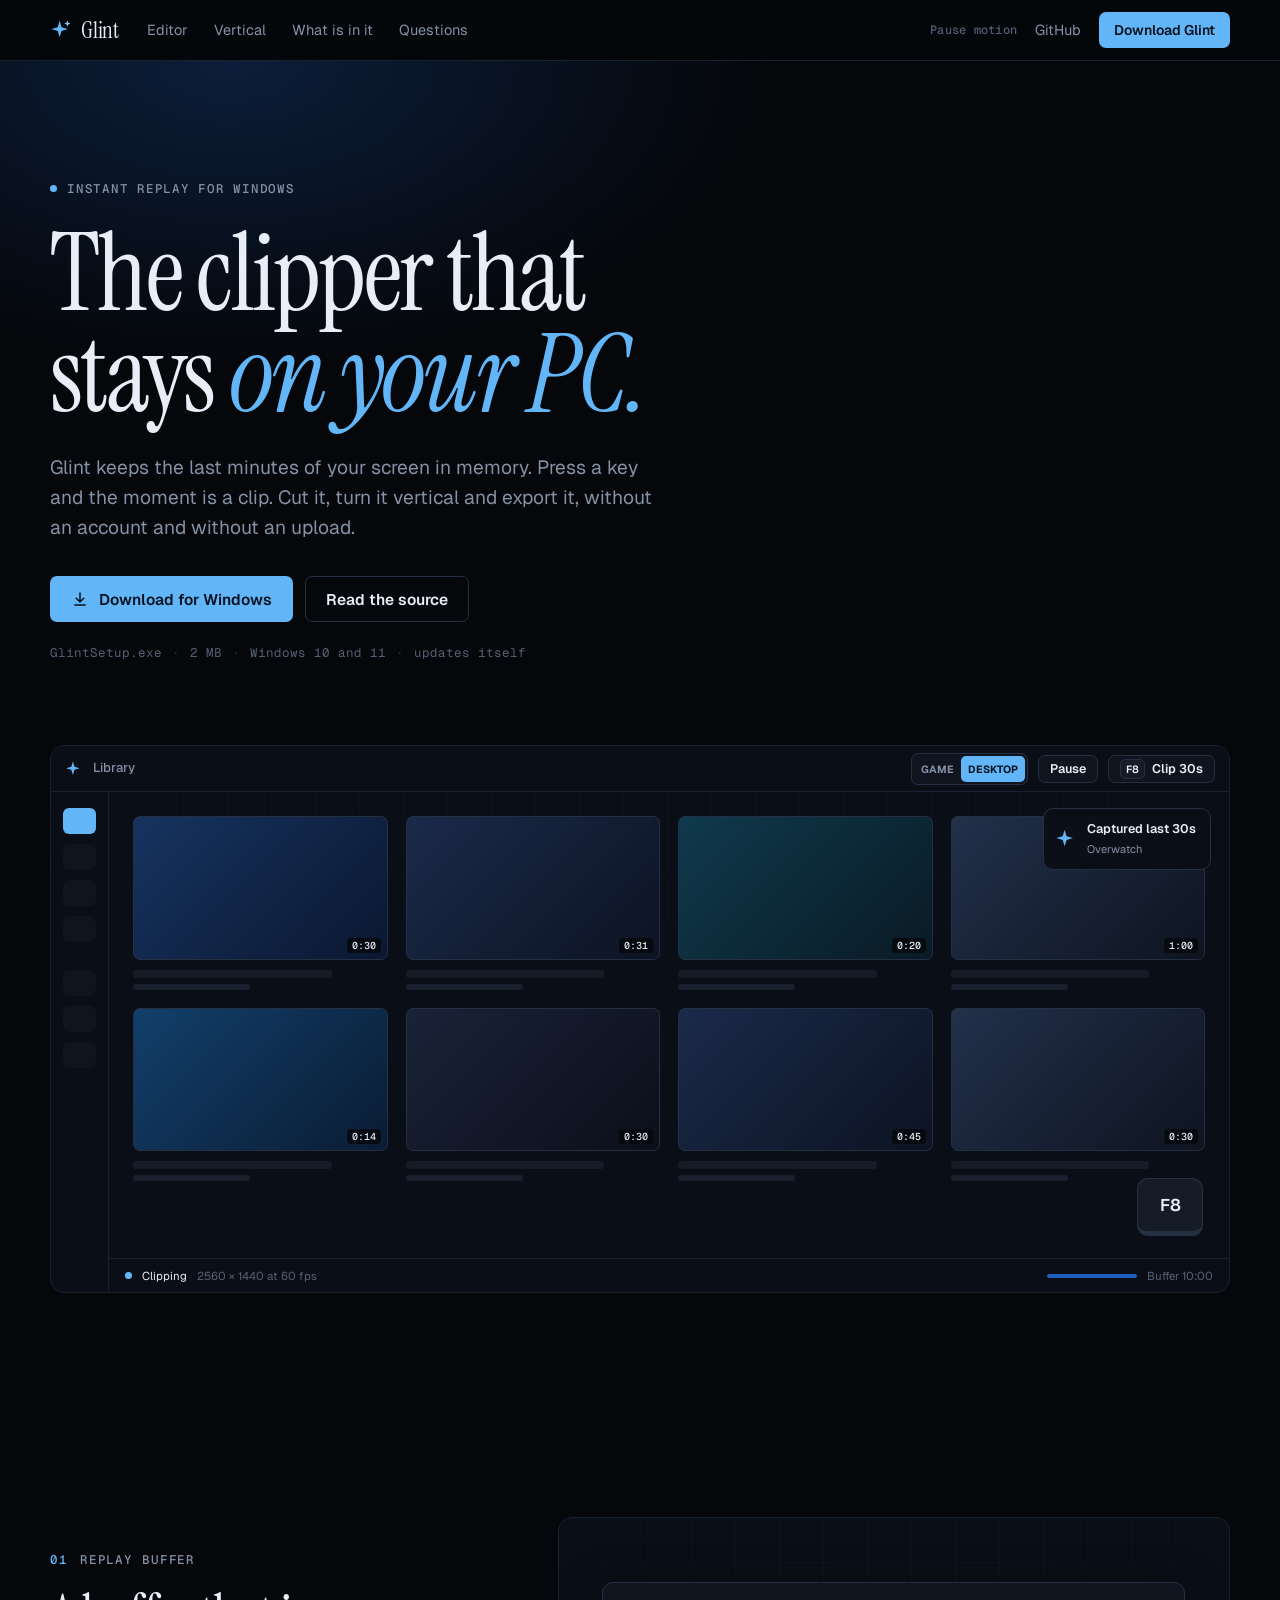
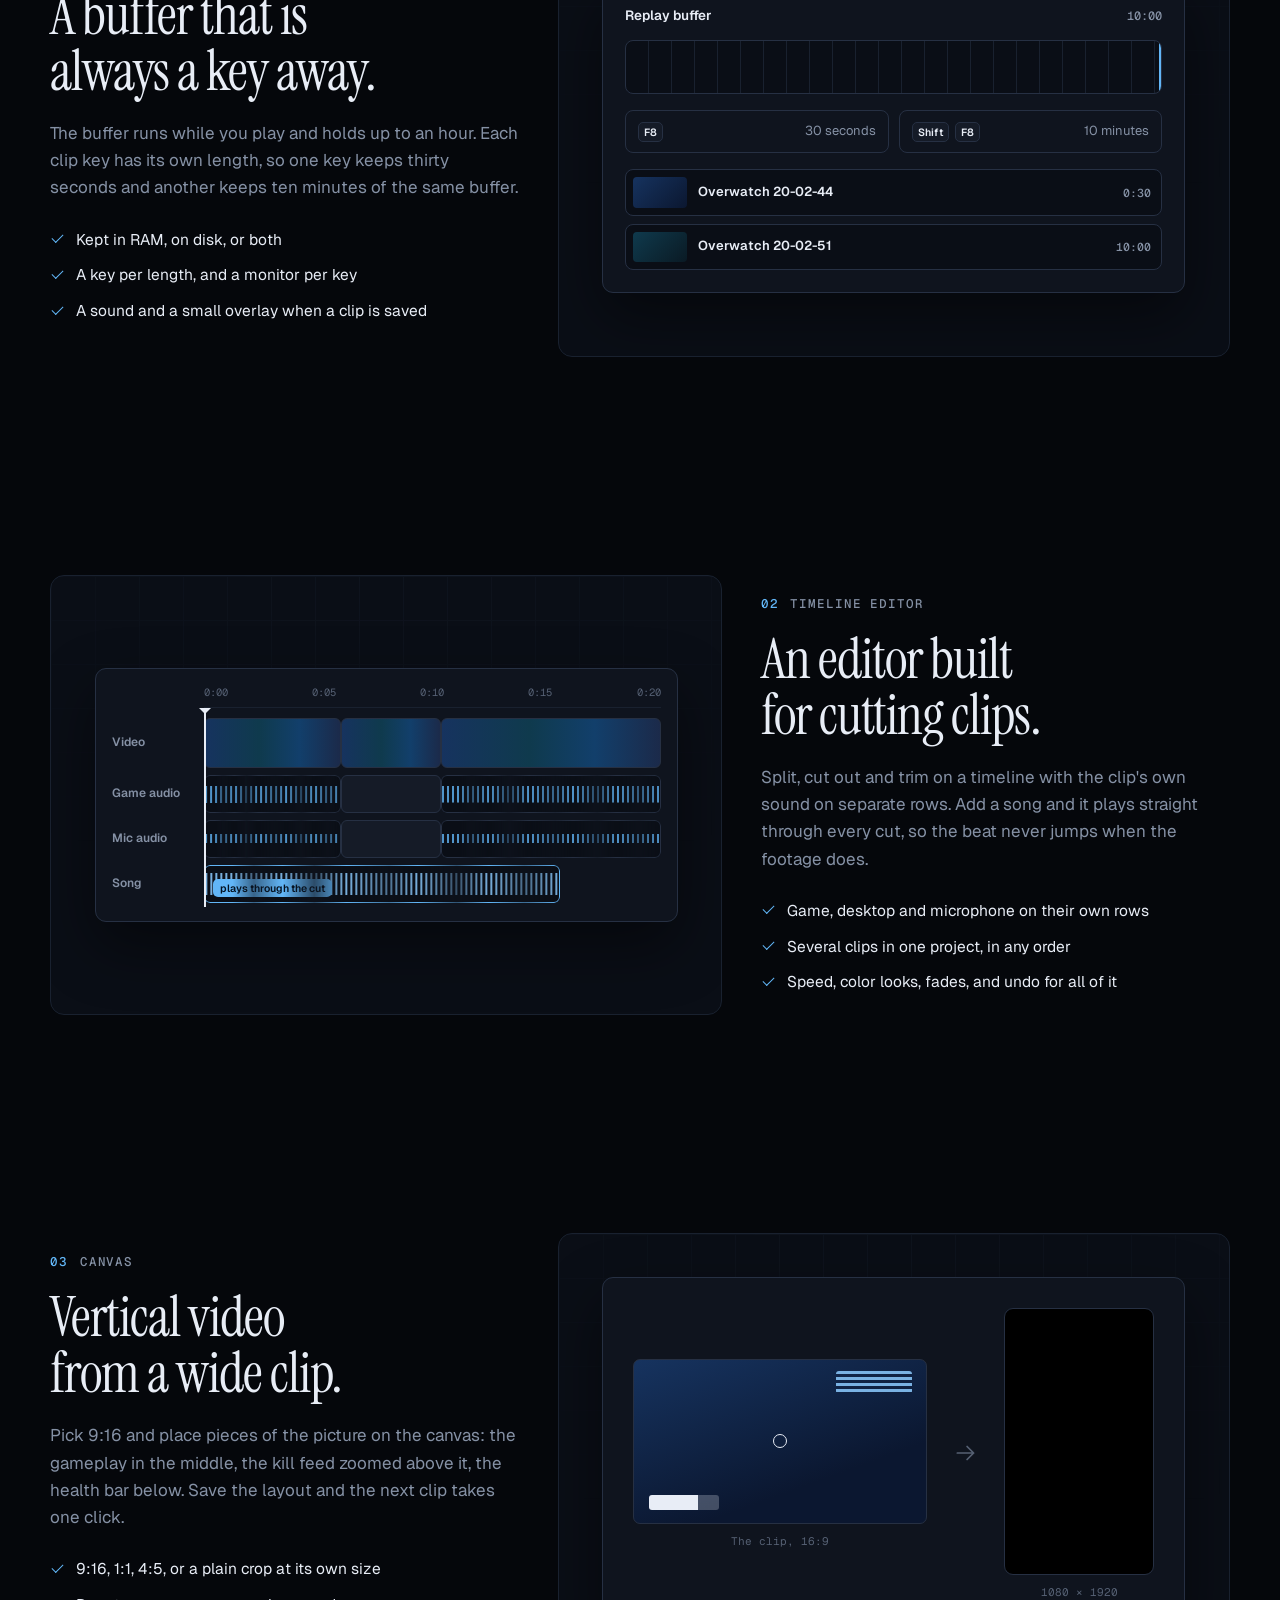
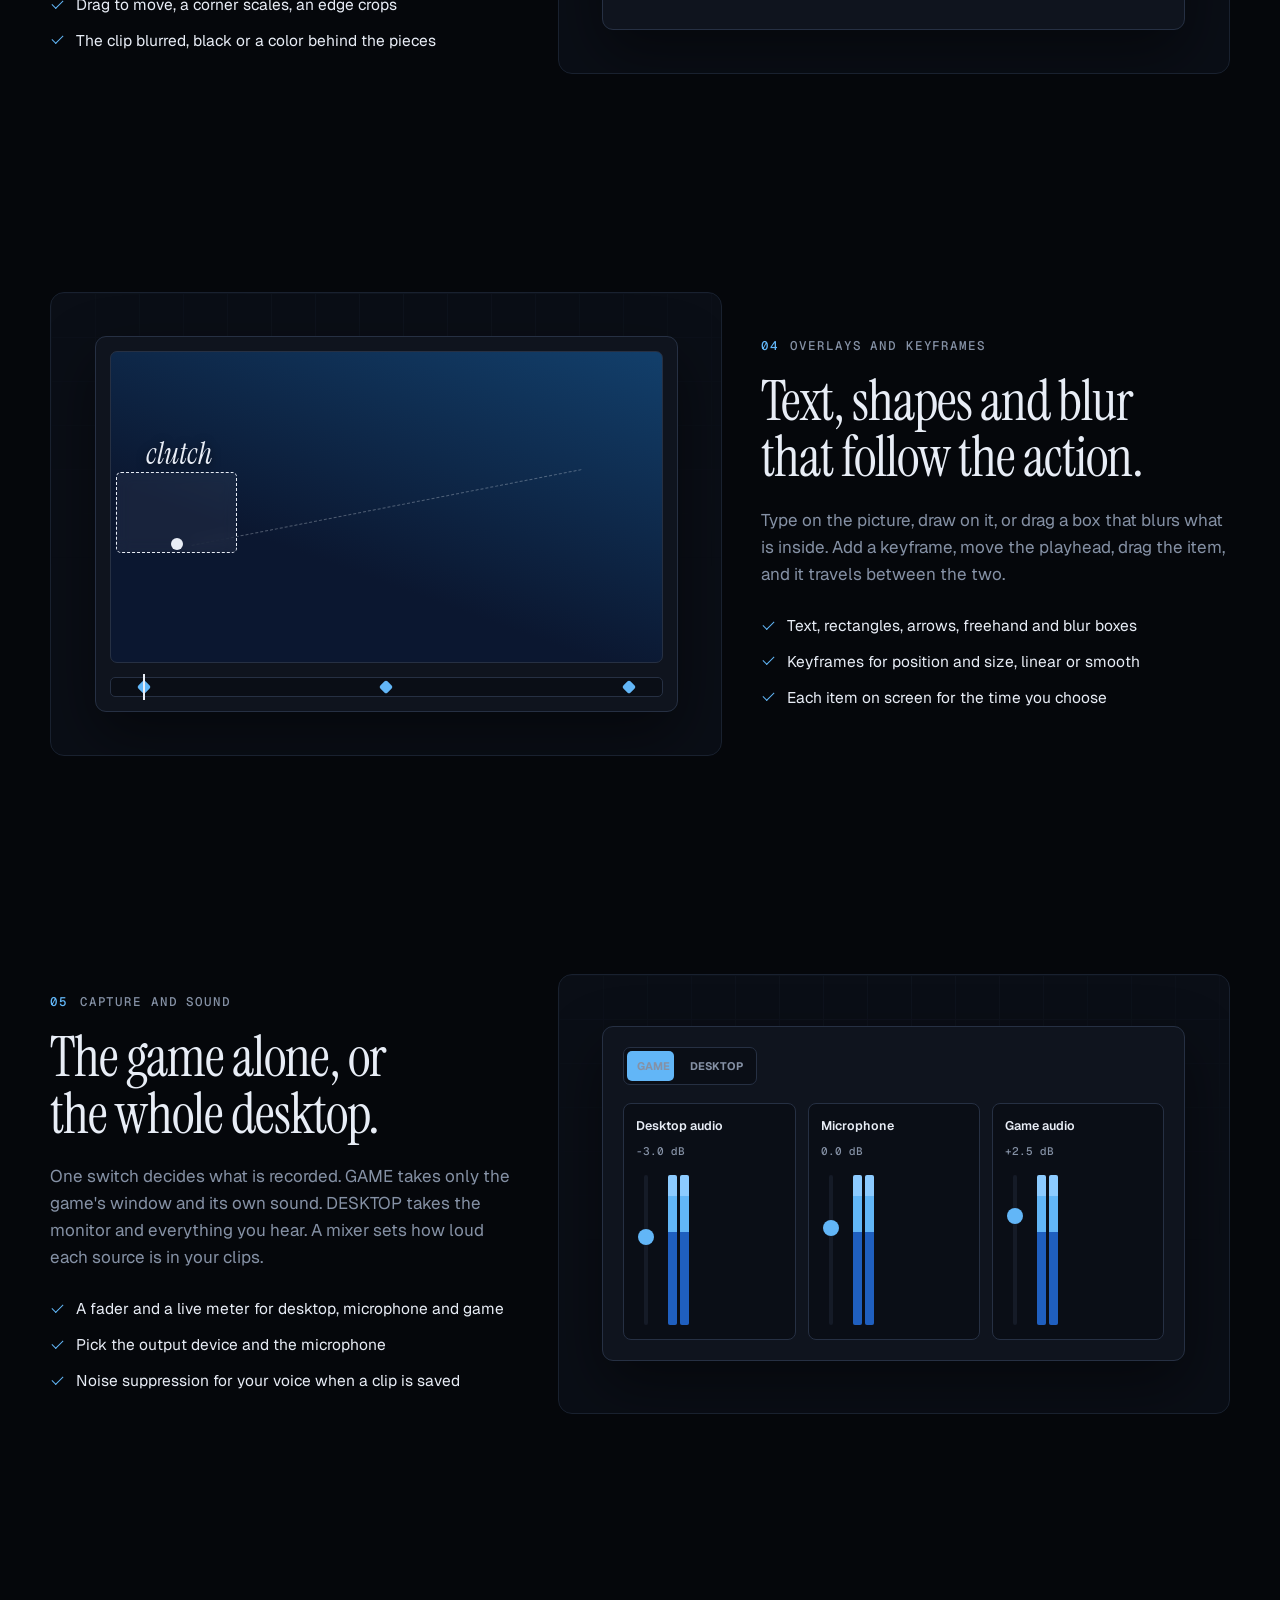
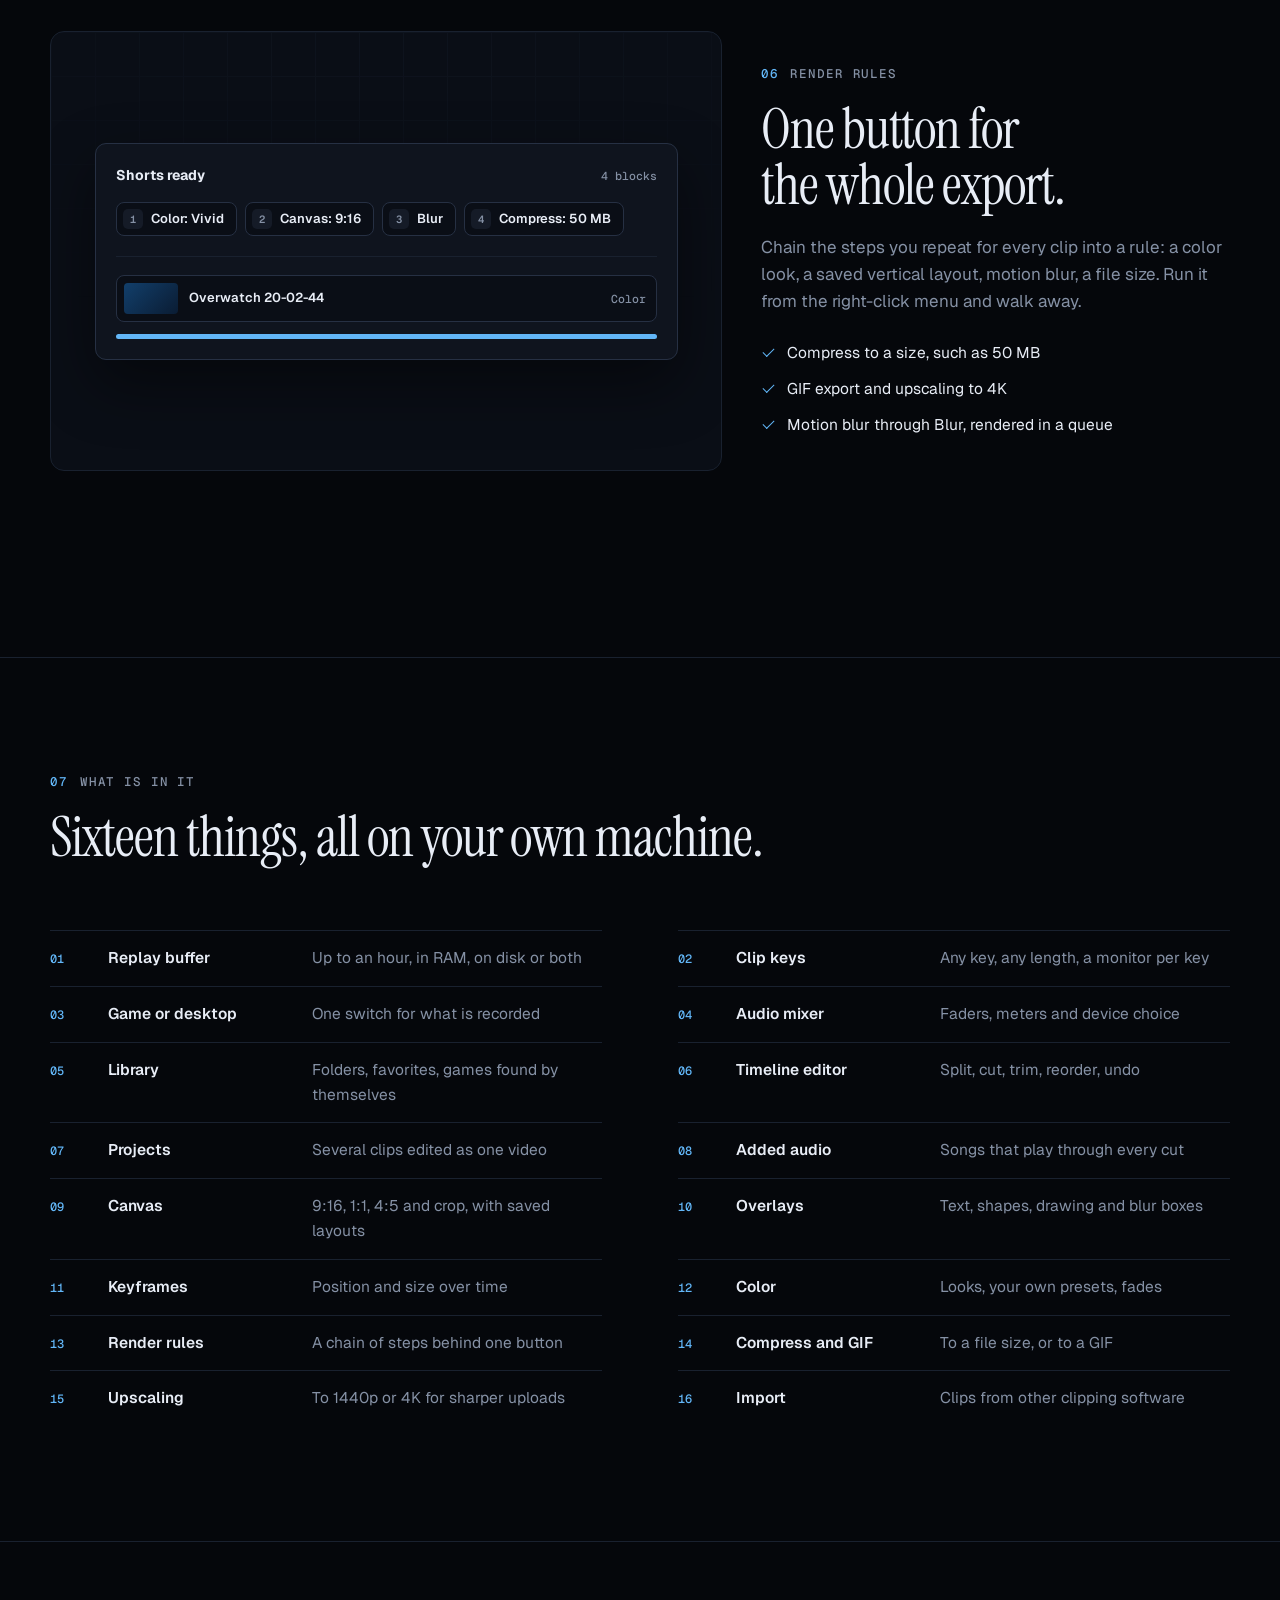
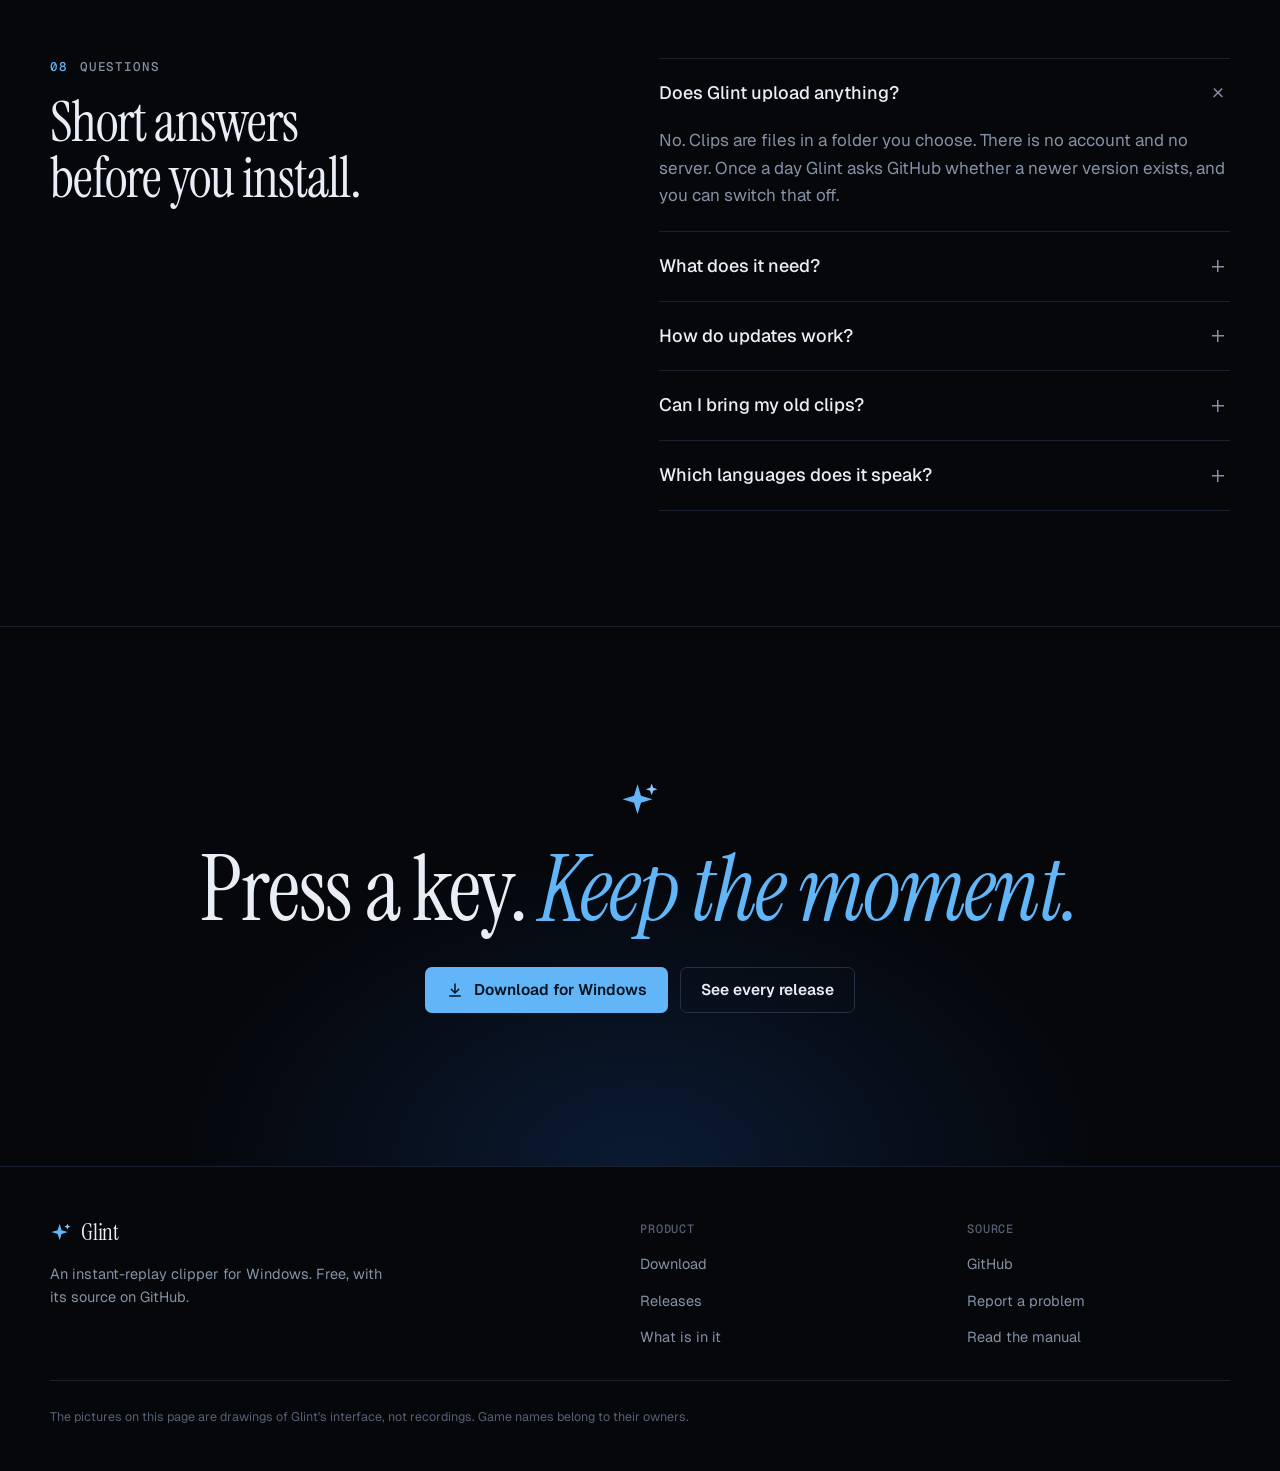
==== website/index.html @ 9a5756bd "Website: a landing page for Glint (static, in website/) A single static page: hero, six alternating " ====
<!doctype html>
<html lang="en">
<head>
<meta charset="utf-8">
<meta name="viewport" content="width=device-width, initial-scale=1">
<title>Glint · Instant-replay clipper for Windows</title>
<meta name="description" content="Glint keeps the last minutes of your screen in memory. Press a key and the moment is a clip: cut it, turn it vertical and share it. No account, nothing uploaded.">
<meta name="theme-color" content="#070a10">
<meta property="og:title" content="Glint · Instant-replay clipper for Windows">
<meta property="og:description" content="Press a key, keep the moment. Clip, edit and export on your own PC.">
<meta property="og:type" content="website">
<link rel="icon" href="favicon.svg" type="image/svg+xml">
<link rel="preconnect" href="https://fonts.googleapis.com">
<link rel="preconnect" href="https://fonts.gstatic.com" crossorigin>
<link href="https://fonts.googleapis.com/css2?family=Geist:wght@400;500;600&family=Geist+Mono:wght@400;500&family=Instrument+Serif:ital@0;1&display=swap" rel="stylesheet">
<link rel="stylesheet" href="styles.css">
</head>
<body>
<a class="skip" href="#main">Skip to the content</a>

<header class="nav">
  <div class="wrap nav-in">
    <a class="brand" href="#top" aria-label="Glint, to the top">
      <svg class="logo" viewBox="0 0 48 48" aria-hidden="true"><path d="M21 4l4.2 13.8L39 22l-13.8 4.2L21 40l-4.2-13.8L3 22l13.8-4.2z"/><path class="spark" d="M38 3l1.8 5.2L45 10l-5.2 1.8L38 17l-1.8-5.2L31 10l5.2-1.8z"/></svg>
      <span>Glint</span>
    </a>
    <nav class="nav-links" aria-label="Sections">
      <a href="#editor">Editor</a>
      <a href="#vertical">Vertical</a>
      <a href="#inside">What is in it</a>
      <a href="#questions">Questions</a>
    </nav>
    <div class="nav-end">
      <button class="motion-toggle" type="button" aria-pressed="false" data-motion-toggle>Pause motion</button>
      <a class="nav-gh" href="https://github.com/swamie/glint" rel="noopener">GitHub</a>
      <a class="btn btn-solid btn-sm" href="https://github.com/swamie/glint/releases/latest/download/GlintSetup.exe">Download Glint</a>
    </div>
  </div>
</header>

<main id="main">

<!-- ============ Hero ============ -->
<section class="hero" id="top">
  <div class="wrap">
    <div class="hero-copy" data-enter>
      <p class="eyebrow"><span class="eyebrow-dot" aria-hidden="true"></span>Instant replay for Windows <span class="eyebrow-ver" data-version hidden></span></p>
      <h1>The clipper that stays <em>on your PC.</em></h1>
      <p class="lede">Glint keeps the last minutes of your screen in memory. Press a key and the moment is a clip. Cut it, turn it vertical and export it, without an account and without an upload.</p>
      <div class="hero-actions">
        <a class="btn btn-solid" href="https://github.com/swamie/glint/releases/latest/download/GlintSetup.exe">
          <svg viewBox="0 0 24 24" aria-hidden="true"><path d="M12 4v11M7 11l5 5 5-5M5 20h14"/></svg>Download for Windows
        </a>
        <a class="btn btn-line" href="https://github.com/swamie/glint" rel="noopener">Read the source</a>
      </div>
      <p class="hero-fact"><span>GlintSetup.exe</span><span>2 MB</span><span>Windows 10 and 11</span><span>updates itself</span></p>
    </div>

    <!-- The hero picture: a clip being saved. -->
    <div class="stage hero-stage" data-demo="capture" data-enter>
      <div class="win">
        <div class="win-bar">
          <span class="win-logo" aria-hidden="true"><svg viewBox="0 0 48 48"><path d="M21 4l4.2 13.8L39 22l-13.8 4.2L21 40l-4.2-13.8L3 22l13.8-4.2z"/></svg></span>
          <span class="win-title">Library</span>
          <span class="win-sp"></span>
          <span class="seg" aria-hidden="true"><i>GAME</i><i class="on">DESKTOP</i></span>
          <span class="chip">Pause</span>
          <span class="chip chip-key"><kbd>F8</kbd>Clip 30s</span>
        </div>
        <div class="win-body cap">
          <aside class="cap-side" aria-hidden="true">
            <i class="on"></i><i></i><i></i><i></i><i class="gap"></i><i></i><i></i><i></i>
          </aside>
          <div class="cap-main">
            <div class="cap-grid" aria-hidden="true">
              <div class="card card-new"><div class="thumb t1"><span>0:30</span></div><b></b><small></small></div>
              <div class="card"><div class="thumb t2"><span>0:31</span></div><b></b><small></small></div>
              <div class="card"><div class="thumb t3"><span>0:20</span></div><b></b><small></small></div>
              <div class="card"><div class="thumb t4"><span>1:00</span></div><b></b><small></small></div>
              <div class="card"><div class="thumb t5"><span>0:14</span></div><b></b><small></small></div>
              <div class="card"><div class="thumb t6"><span>0:30</span></div><b></b><small></small></div>
              <div class="card"><div class="thumb t2"><span>0:45</span></div><b></b><small></small></div>
              <div class="card"><div class="thumb t4"><span>0:30</span></div><b></b><small></small></div>
            </div>
            <div class="cap-status" aria-hidden="true">
              <span class="cap-rec"></span><span>Clipping</span><span class="cap-dim">2560 × 1440 at 60 fps</span>
              <span class="cap-buf"><i></i></span><span class="cap-dim">Buffer 10:00</span>
            </div>
          </div>
          <div class="toast" aria-hidden="true">
            <svg viewBox="0 0 48 48"><path d="M21 4l4.2 13.8L39 22l-13.8 4.2L21 40l-4.2-13.8L3 22l13.8-4.2z"/></svg>
            <span><b>Captured last 30s</b><small>Overwatch</small></span>
          </div>
          <div class="keycap" aria-hidden="true">F8</div>
        </div>
      </div>
    </div>
  </div>
</section>

<!-- ============ Alternating feature blocks ============ -->
<section class="blocks" aria-label="What Glint does">

  <article class="block" id="buffer">
    <div class="wrap block-in">
      <div class="block-copy">
        <p class="label"><span>01</span>Replay buffer</p>
        <h2>A buffer that is always a key away.</h2>
        <p>The buffer runs while you play and holds up to an hour. Each clip key has its own length, so one key keeps thirty seconds and another keeps ten minutes of the same buffer.</p>
        <ul class="ticks">
          <li>Kept in RAM, on disk, or both</li>
          <li>A key per length, and a monitor per key</li>
          <li>A sound and a small overlay when a clip is saved</li>
        </ul>
      </div>
      <div class="stage" data-demo="buffer">
        <div class="panel buf">
          <div class="buf-row">
            <span class="buf-name">Replay buffer</span><span class="buf-len">10:00</span>
          </div>
          <div class="buf-track" aria-hidden="true">
            <div class="buf-fill"></div>
            <div class="buf-cut buf-cut-long"></div>
            <div class="buf-cut buf-cut-short"></div>
            <div class="buf-head"></div>
          </div>
          <div class="buf-keys" aria-hidden="true">
            <div class="buf-key k-short"><kbd>F8</kbd><span>30 seconds</span></div>
            <div class="buf-key k-long"><kbd>Shift</kbd><kbd>F8</kbd><span>10 minutes</span></div>
          </div>
          <div class="buf-out" aria-hidden="true">
            <div class="clipline c-short"><i class="t1"></i><span>Overwatch 20-02-44</span><em>0:30</em></div>
            <div class="clipline c-long"><i class="t3"></i><span>Overwatch 20-02-51</span><em>10:00</em></div>
          </div>
        </div>
      </div>
    </div>
  </article>

  <article class="block flip" id="editor">
    <div class="wrap block-in">
      <div class="block-copy">
        <p class="label"><span>02</span>Timeline editor</p>
        <h2>An editor built for cutting clips.</h2>
        <p>Split, cut out and trim on a timeline with the clip's own sound on separate rows. Add a song and it plays straight through every cut, so the beat never jumps when the footage does.</p>
        <ul class="ticks">
          <li>Game, desktop and microphone on their own rows</li>
          <li>Several clips in one project, in any order</li>
          <li>Speed, color looks, fades, and undo for all of it</li>
        </ul>
      </div>
      <div class="stage" data-demo="timeline">
        <div class="panel tl">
          <div class="tl-ruler" aria-hidden="true"><span>0:00</span><span>0:05</span><span>0:10</span><span>0:15</span><span>0:20</span></div>
          <div class="tl-rows" aria-hidden="true">
            <div class="tl-row tl-video">
              <span class="tl-head">Video</span>
              <div class="tl-lane">
                <div class="tl-clip v-a"></div>
                <div class="tl-clip v-cut"></div>
                <div class="tl-clip v-b"></div>
              </div>
            </div>
            <div class="tl-row">
              <span class="tl-head">Game audio</span>
              <div class="tl-lane">
                <div class="tl-clip a-a wave"></div>
                <div class="tl-clip a-cut"></div>
                <div class="tl-clip a-b wave"></div>
              </div>
            </div>
            <div class="tl-row">
              <span class="tl-head">Mic audio</span>
              <div class="tl-lane">
                <div class="tl-clip a-a wave wave-2"></div>
                <div class="tl-clip a-cut"></div>
                <div class="tl-clip a-b wave wave-2"></div>
              </div>
            </div>
            <div class="tl-row tl-song">
              <span class="tl-head">Song</span>
              <div class="tl-lane"><div class="tl-clip song wave wave-3"><b>plays through the cut</b></div></div>
            </div>
            <div class="tl-playhead"></div>
          </div>
        </div>
      </div>
    </div>
  </article>

  <article class="block" id="vertical">
    <div class="wrap block-in">
      <div class="block-copy">
        <p class="label"><span>03</span>Canvas</p>
        <h2>Vertical video from a wide clip.</h2>
        <p>Pick 9:16 and place pieces of the picture on the canvas: the gameplay in the middle, the kill feed zoomed above it, the health bar below. Save the layout and the next clip takes one click.</p>
        <ul class="ticks">
          <li>9:16, 1:1, 4:5, or a plain crop at its own size</li>
          <li>Drag to move, a corner scales, an edge crops</li>
          <li>The clip blurred, black or a color behind the pieces</li>
        </ul>
      </div>
      <div class="stage" data-demo="canvas">
        <div class="panel cv">
          <div class="cv-src" aria-hidden="true">
            <div class="cv-frame">
              <i class="cv-box b1"></i><i class="cv-box b2"></i><i class="cv-box b3"></i>
              <span class="hud hud-feed"></span><span class="hud hud-hp"></span><span class="hud hud-cross"></span>
            </div>
            <small>The clip, 16:9</small>
          </div>
          <div class="cv-arrow" aria-hidden="true"><svg viewBox="0 0 24 24"><path d="M4 12h15M13 6l6 6-6 6"/></svg></div>
          <div class="cv-out" aria-hidden="true">
            <div class="cv-phone">
              <i class="cv-piece p1"><span class="hud hud-feed"></span></i>
              <i class="cv-piece p2"><span class="hud hud-cross"></span></i>
              <i class="cv-piece p3"><span class="hud hud-hp"></span></i>
            </div>
            <small>1080 × 1920</small>
          </div>
        </div>
      </div>
    </div>
  </article>

  <article class="block flip" id="keyframes">
    <div class="wrap block-in">
      <div class="block-copy">
        <p class="label"><span>04</span>Overlays and keyframes</p>
        <h2>Text, shapes and blur that follow the action.</h2>
        <p>Type on the picture, draw on it, or drag a box that blurs what is inside. Add a keyframe, move the playhead, drag the item, and it travels between the two.</p>
        <ul class="ticks">
          <li>Text, rectangles, arrows, freehand and blur boxes</li>
          <li>Keyframes for position and size, linear or smooth</li>
          <li>Each item on screen for the time you choose</li>
        </ul>
      </div>
      <div class="stage" data-demo="keys">
        <div class="panel kf">
          <div class="kf-view" aria-hidden="true">
            <span class="kf-path"></span>
            <span class="kf-blur"></span>
            <span class="kf-text">clutch</span>
            <span class="kf-target"></span>
          </div>
          <div class="kf-bar" aria-hidden="true">
            <i class="kf-dia d1"></i><i class="kf-dia d2"></i><i class="kf-dia d3"></i>
            <span class="kf-now"></span>
          </div>
        </div>
      </div>
    </div>
  </article>

  <article class="block" id="capture">
    <div class="wrap block-in">
      <div class="block-copy">
        <p class="label"><span>05</span>Capture and sound</p>
        <h2>The game alone, or the whole desktop.</h2>
        <p>One switch decides what is recorded. GAME takes only the game's window and its own sound. DESKTOP takes the monitor and everything you hear. A mixer sets how loud each source is in your clips.</p>
        <ul class="ticks">
          <li>A fader and a live meter for desktop, microphone and game</li>
          <li>Pick the output device and the microphone</li>
          <li>Noise suppression for your voice when a clip is saved</li>
        </ul>
      </div>
      <div class="stage" data-demo="mixer">
        <div class="panel mx">
          <div class="mx-switch" aria-hidden="true"><span class="mx-thumb"></span><i>GAME</i><i>DESKTOP</i></div>
          <div class="mx-strips" aria-hidden="true">
            <div class="mx-strip s-desk"><b>Desktop audio</b><small>-3.0 dB</small><div class="mx-body"><span class="mx-fader"><i></i></span><span class="mx-meter"><i></i><i></i></span></div></div>
            <div class="mx-strip s-mic"><b>Microphone</b><small>0.0 dB</small><div class="mx-body"><span class="mx-fader"><i></i></span><span class="mx-meter"><i></i><i></i></span></div></div>
            <div class="mx-strip s-game"><b>Game audio</b><small>+2.5 dB</small><div class="mx-body"><span class="mx-fader"><i></i></span><span class="mx-meter"><i></i><i></i></span></div></div>
          </div>
        </div>
      </div>
    </div>
  </article>

  <article class="block flip" id="rules">
    <div class="wrap block-in">
      <div class="block-copy">
        <p class="label"><span>06</span>Render rules</p>
        <h2>One button for the whole export.</h2>
        <p>Chain the steps you repeat for every clip into a rule: a color look, a saved vertical layout, motion blur, a file size. Run it from the right-click menu and walk away.</p>
        <ul class="ticks">
          <li>Compress to a size, such as 50 MB</li>
          <li>GIF export and upscaling to 4K</li>
          <li>Motion blur through Blur, rendered in a queue</li>
        </ul>
      </div>
      <div class="stage" data-demo="rules">
        <div class="panel rl">
          <div class="rl-head" aria-hidden="true"><b>Shorts ready</b><span>4 blocks</span></div>
          <div class="rl-chain" aria-hidden="true">
            <span class="rl-block r1"><i>1</i>Color: Vivid</span>
            <span class="rl-block r2"><i>2</i>Canvas: 9:16</span>
            <span class="rl-block r3"><i>3</i>Blur</span>
            <span class="rl-block r4"><i>4</i>Compress: 50 MB</span>
          </div>
          <div class="rl-job" aria-hidden="true">
            <div class="clipline"><i class="t5"></i><span>Overwatch 20-02-44</span><em class="rl-state"></em></div>
            <div class="rl-prog"><i></i></div>
          </div>
        </div>
      </div>
    </div>
  </article>
</section>

<!-- ============ The list ============ -->
<section class="inside" id="inside">
  <div class="wrap">
    <div class="inside-head">
      <p class="label"><span>07</span>What is in it</p>
      <h2>Sixteen things, all on your own machine.</h2>
    </div>
    <ol class="list">
      <li><b>Replay buffer</b><span>Up to an hour, in RAM, on disk or both</span></li>
      <li><b>Clip keys</b><span>Any key, any length, a monitor per key</span></li>
      <li><b>Game or desktop</b><span>One switch for what is recorded</span></li>
      <li><b>Audio mixer</b><span>Faders, meters and device choice</span></li>
      <li><b>Library</b><span>Folders, favorites, games found by themselves</span></li>
      <li><b>Timeline editor</b><span>Split, cut, trim, reorder, undo</span></li>
      <li><b>Projects</b><span>Several clips edited as one video</span></li>
      <li><b>Added audio</b><span>Songs that play through every cut</span></li>
      <li><b>Canvas</b><span>9:16, 1:1, 4:5 and crop, with saved layouts</span></li>
      <li><b>Overlays</b><span>Text, shapes, drawing and blur boxes</span></li>
      <li><b>Keyframes</b><span>Position and size over time</span></li>
      <li><b>Color</b><span>Looks, your own presets, fades</span></li>
      <li><b>Render rules</b><span>A chain of steps behind one button</span></li>
      <li><b>Compress and GIF</b><span>To a file size, or to a GIF</span></li>
      <li><b>Upscaling</b><span>To 1440p or 4K for sharper uploads</span></li>
      <li><b>Import</b><span>Clips from other clipping software</span></li>
    </ol>
  </div>
</section>

<!-- ============ Questions ============ -->
<section class="faq" id="questions">
  <div class="wrap faq-in">
    <div class="faq-head">
      <p class="label"><span>08</span>Questions</p>
      <h2>Short answers before you install.</h2>
    </div>
    <div class="faq-list">
      <details open>
        <summary>Does Glint upload anything?</summary>
        <p>No. Clips are files in a folder you choose. There is no account and no server. Once a day Glint asks GitHub whether a newer version exists, and you can switch that off.</p>
      </details>
      <details>
        <summary>What does it need?</summary>
        <p>Windows 10 or 11 and ffmpeg 8 or newer. Glint finds ffmpeg by itself and offers to fetch the pieces it is missing. A graphics card with a hardware encoder keeps the load low while you play.</p>
      </details>
      <details>
        <summary>How do updates work?</summary>
        <p>Glint installs a new version by itself while its window is closed and no game is running, then starts again in the tray with clipping as it was.</p>
      </details>
      <details>
        <summary>Can I bring my old clips?</summary>
        <p>Yes. The import dialog reads the folders of other clipping software and adds those clips to your library, in place or as copies.</p>
      </details>
      <details>
        <summary>Which languages does it speak?</summary>
        <p>English, Korean and Greek.</p>
      </details>
    </div>
  </div>
</section>

<!-- ============ Closing ============ -->
<section class="close">
  <div class="wrap close-in">
    <svg class="close-mark" viewBox="0 0 48 48" aria-hidden="true"><path d="M21 4l4.2 13.8L39 22l-13.8 4.2L21 40l-4.2-13.8L3 22l13.8-4.2z"/><path class="spark" d="M38 3l1.8 5.2L45 10l-5.2 1.8L38 17l-1.8-5.2L31 10l5.2-1.8z"/></svg>
    <h2>Press a key. <em>Keep the moment.</em></h2>
    <div class="hero-actions">
      <a class="btn btn-solid" href="https://github.com/swamie/glint/releases/latest/download/GlintSetup.exe">
        <svg viewBox="0 0 24 24" aria-hidden="true"><path d="M12 4v11M7 11l5 5 5-5M5 20h14"/></svg>Download for Windows
      </a>
      <a class="btn btn-line" href="https://github.com/swamie/glint/releases" rel="noopener">See every release</a>
    </div>
  </div>
</section>
</main>

<footer class="foot">
  <div class="wrap foot-in">
    <div class="foot-brand">
      <a class="brand" href="#top" aria-label="Glint, to the top">
        <svg class="logo" viewBox="0 0 48 48" aria-hidden="true"><path d="M21 4l4.2 13.8L39 22l-13.8 4.2L21 40l-4.2-13.8L3 22l13.8-4.2z"/><path class="spark" d="M38 3l1.8 5.2L45 10l-5.2 1.8L38 17l-1.8-5.2L31 10l5.2-1.8z"/></svg>
        <span>Glint</span>
      </a>
      <p>An instant-replay clipper for Windows. Free, with its source on GitHub.</p>
    </div>
    <nav class="foot-col" aria-label="Product">
      <b>Product</b>
      <a href="https://github.com/swamie/glint/releases/latest/download/GlintSetup.exe">Download</a>
      <a href="https://github.com/swamie/glint/releases" rel="noopener">Releases</a>
      <a href="#inside">What is in it</a>
    </nav>
    <nav class="foot-col" aria-label="Source">
      <b>Source</b>
      <a href="https://github.com/swamie/glint" rel="noopener">GitHub</a>
      <a href="https://github.com/swamie/glint/issues" rel="noopener">Report a problem</a>
      <a href="https://github.com/swamie/glint#readme" rel="noopener">Read the manual</a>
    </nav>
    <p class="foot-note">The pictures on this page are drawings of Glint's interface, not recordings. Game names belong to their owners.</p>
  </div>
</footer>

<script src="main.js" defer></script>
</body>
</html>
---- website/styles.css ----
/* Glint's site. The colors, the type and the corner radius are the app's own (ui/style.css):
   near-black grounds, one sapphire accent, Instrument Serif for headings, Geist for text. */
:root {
  --bg: #05070b;
  --panel: #0a0e16;
  --raised: #0f141e;
  --raised-2: #151b27;
  --line: #19212f;
  --line-2: #263043;
  --text: #e8edf6;
  --muted: #8591a5;
  --dim: #556073;
  --accent: #62b6f7;
  --accent-2: #8ccbff;
  --sapphire: #1f5fbf;
  --accent-ink: #051322;
  --serif: "Instrument Serif", "Sitka Display", Cambria, Georgia, serif;
  --sans: "Geist", "Segoe UI Variable Text", "Segoe UI", system-ui, sans-serif;
  --mono: "Geist Mono", "Cascadia Mono", Consolas, monospace;
  --r: 7px;
  --r-lg: 14px;
  --wrap: 1180px;
  --gut: clamp(20px, 4vw, 40px);
  --loop: 8s;
}

*, *::before, *::after { box-sizing: border-box; }
html { scroll-behavior: smooth; -webkit-text-size-adjust: 100%; }
body { margin: 0; background: var(--bg); color: var(--text); font: 400 17px/1.6 var(--sans); -webkit-font-smoothing: antialiased; text-rendering: optimizeLegibility; overflow-x: hidden; }
a { color: inherit; text-decoration: none; }
h1, h2, p, ul, ol { margin: 0; }
ul, ol { padding: 0; list-style: none; }
svg { display: block; }
::selection { background: var(--sapphire); color: #fff; }
:focus-visible { outline: 2px solid var(--accent); outline-offset: 3px; border-radius: 4px; }

.wrap { width: 100%; max-width: calc(var(--wrap) + 2 * var(--gut)); margin: 0 auto; padding: 0 var(--gut); }
.skip { position: absolute; left: 12px; top: -60px; z-index: 50; padding: 10px 14px; background: var(--accent); color: var(--accent-ink); border-radius: var(--r); font-weight: 600; }
.skip:focus { top: 12px; }

/* ---------- nav ---------- */
.nav { position: sticky; top: 0; z-index: 20; background: color-mix(in srgb, var(--bg) 86%, transparent); backdrop-filter: blur(10px); border-bottom: 1px solid var(--line); }
.nav-in { display: flex; align-items: center; gap: 28px; height: 60px; }
.brand { display: inline-flex; align-items: center; gap: 9px; font: 400 23px/1 var(--serif); letter-spacing: -.01em; }
.logo { width: 22px; height: 22px; fill: var(--accent); }
.logo .spark { fill: var(--accent-2); }
.nav-links { display: flex; gap: 26px; margin-right: auto; font-size: 14.5px; color: var(--muted); }
.nav-links a, .nav-gh { position: relative; padding: 6px 0; transition: color .15s; }
.nav-links a::after, .nav-gh::after, .foot-col a::after { content: ""; position: absolute; left: 0; right: 0; bottom: 2px; height: 1px; background: currentColor; transform: scaleX(0); transform-origin: left; transition: transform .25s cubic-bezier(.3, .7, .2, 1); }
.nav-links a:hover, .nav-gh:hover { color: var(--text); }
.nav-links a:hover::after, .nav-gh:hover::after, .foot-col a:hover::after { transform: scaleX(1); }
.nav-end { display: flex; align-items: center; gap: 18px; font-size: 14.5px; }
.nav-gh { color: var(--muted); }
.motion-toggle { padding: 0; border: 0; background: none; color: var(--dim); font: 500 12px var(--mono); letter-spacing: .02em; cursor: pointer; }
.motion-toggle:hover { color: var(--text); }
.motion-toggle[aria-pressed="true"] { color: var(--accent); }

/* ---------- buttons ---------- */
.btn { display: inline-flex; align-items: center; justify-content: center; gap: 10px; min-height: 46px; padding: 0 20px; border-radius: var(--r); border: 1px solid transparent; font: 600 15.5px/1 var(--sans); white-space: nowrap; cursor: pointer; transition: transform .12s, background-color .15s, border-color .15s, color .15s; }
.btn svg { width: 18px; height: 18px; fill: none; stroke: currentColor; stroke-width: 2; stroke-linecap: round; stroke-linejoin: round; }
.btn:hover { transform: translateY(-1px); }
.btn:active { transform: translateY(1px); }
.btn-solid { background: var(--accent); color: var(--accent-ink); }
.btn-solid:hover { background: var(--accent-2); }
.btn-line { border-color: var(--line-2); color: var(--text); }
.btn-line:hover { border-color: var(--accent); }
.btn-sm { min-height: 36px; padding: 0 14px; font-size: 14px; }

/* ---------- hero ---------- */
.hero { position: relative; padding: clamp(56px, 9vw, 112px) 0 clamp(64px, 9vw, 120px); }
/* One still wash of sapphire behind the headline: depth, no movement. */
.hero::before { content: ""; position: absolute; inset: 0 0 auto 0; height: 620px; pointer-events: none; background: radial-gradient(60% 70% at 18% 0%, color-mix(in srgb, var(--sapphire) 26%, transparent), transparent 70%); }
.hero .wrap { position: relative; }
.hero-copy { max-width: 880px; }
.eyebrow { display: inline-flex; align-items: center; gap: 10px; margin-bottom: 26px; color: var(--muted); font: 500 12.5px var(--mono); letter-spacing: .06em; text-transform: uppercase; }
.eyebrow-dot { width: 7px; height: 7px; border-radius: 50%; background: var(--accent); }
.eyebrow-ver { padding: 3px 8px; border: 1px solid var(--line-2); border-radius: 999px; color: var(--text); letter-spacing: .02em; text-transform: none; }
.eyebrow-ver[hidden] { display: none; }
h1 { font: 400 clamp(52px, 8.4vw, 118px)/.94 var(--serif); letter-spacing: -.025em; text-wrap: balance; }
h1 em, .close h2 em { font-style: italic; color: var(--accent); }
.lede { max-width: 620px; margin-top: 28px; color: var(--muted); font-size: clamp(17px, 1.5vw, 19.5px); line-height: 1.55; }
.hero-actions { display: flex; flex-wrap: wrap; gap: 12px; margin-top: 34px; }
.hero-fact { display: flex; flex-wrap: wrap; gap: 6px 0; margin-top: 22px; color: var(--dim); font: 400 12.5px var(--mono); }
.hero-fact span + span::before { content: "·"; margin: 0 10px; color: var(--line-2); }
.hero-stage { margin-top: clamp(48px, 7vw, 84px); }

/* The hero's copy and picture come in once, on load. */
[data-enter] { animation: enter .9s cubic-bezier(.2, .7, .2, 1) both; }
.hero-stage[data-enter] { animation-delay: .18s; }
@keyframes enter { from { opacity: 0; transform: translateY(18px); } }

/* ---------- a stage: the frame a picture sits in ---------- */
.stage { position: relative; border: 1px solid var(--line); border-radius: var(--r-lg); background:
  linear-gradient(var(--panel), var(--panel)) padding-box,
  var(--panel); overflow: hidden; }
.stage::before { content: ""; position: absolute; inset: 0; pointer-events: none; background-image: linear-gradient(var(--line) 1px, transparent 1px), linear-gradient(90deg, var(--line) 1px, transparent 1px); background-size: 44px 44px; opacity: .35; mask-image: radial-gradient(120% 90% at 50% 0%, #000 0%, transparent 78%); }
.block .stage { display: grid; place-items: center; min-height: 440px; padding: clamp(22px, 3.4vw, 44px); }
.panel { position: relative; width: 100%; border: 1px solid var(--line-2); border-radius: 11px; background: var(--raised); box-shadow: 0 24px 60px rgba(0, 0, 0, .45); }

/* Motion runs only for a stage on screen, and never when it is paused or not wanted. */
.stage:not(.is-live) *, .stage:not(.is-live) *::before, .stage:not(.is-live) *::after,
html[data-motion="off"] .stage *, html[data-motion="off"] .stage *::before, html[data-motion="off"] .stage *::after { animation-play-state: paused !important; }

/* ---------- the app window of the hero ---------- */
.win { position: relative; }
.win-bar { display: flex; align-items: center; gap: 10px; height: 46px; padding: 0 14px; border-bottom: 1px solid var(--line); background: var(--panel); font-size: 13px; }
.win-logo svg { width: 18px; height: 18px; fill: var(--accent); }
.win-title { color: var(--muted); font-weight: 500; }
.win-sp { flex: 1; }
.seg { display: inline-flex; padding: 2px; border: 1px solid var(--line-2); border-radius: var(--r); background: var(--raised); font: 700 10.5px var(--sans); color: var(--muted); }
.seg i { padding: 6px 7px; border-radius: 5px; font-style: normal; }
.seg i.on { background: var(--accent); color: var(--accent-ink); }
.chip { display: inline-flex; align-items: center; gap: 7px; height: 28px; padding: 0 11px; border: 1px solid var(--line-2); border-radius: var(--r); background: var(--raised); font-weight: 600; font-size: 12.5px; }
kbd { display: inline-grid; place-items: center; min-width: 22px; height: 20px; padding: 0 5px; border: 1px solid var(--line-2); border-radius: 5px; background: var(--raised-2); color: var(--text); font: 600 10.5px var(--sans); }
.cap { position: relative; display: grid; grid-template-columns: 58px 1fr; min-height: clamp(300px, 40vw, 500px); }
.cap-side { display: flex; flex-direction: column; gap: 10px; padding: 16px 12px; border-right: 1px solid var(--line); }
.cap-side i { height: 26px; border-radius: 6px; background: var(--raised); }
.cap-side i.on { background: var(--accent); }
.cap-side i.gap { height: 8px; background: none; }
.cap-main { display: flex; flex-direction: column; min-width: 0; }
.cap-grid { flex: 1; display: grid; grid-template-columns: repeat(4, minmax(0, 1fr)); gap: clamp(10px, 1.6vw, 18px); padding: clamp(14px, 2vw, 24px); align-content: start; }
.card .thumb { position: relative; aspect-ratio: 16 / 9; border: 1px solid var(--line-2); border-radius: 7px; overflow: hidden; }
.card .thumb span { position: absolute; right: 6px; bottom: 6px; padding: 1px 5px; border-radius: 4px; background: rgba(5, 7, 11, .8); font: 500 10px var(--mono); }
.card b { display: block; width: 78%; height: 8px; margin-top: 10px; border-radius: 3px; background: var(--raised-2); }
.card small { display: block; width: 46%; height: 6px; margin-top: 6px; border-radius: 3px; background: var(--line); }
/* Thumbnails: the same quiet two-tone tiles the app draws for a clip without a picture. */
.t1 { background: linear-gradient(135deg, #16335f, #0b1730); }
.t2 { background: linear-gradient(135deg, #1b2a4a, #0c1322); }
.t3 { background: linear-gradient(135deg, #0f3a4d, #0a1a24); }
.t4 { background: linear-gradient(135deg, #22304b, #0e1420); }
.t5 { background: linear-gradient(135deg, #123f6b, #0a1c33); }
.t6 { background: linear-gradient(135deg, #1a2238, #0b0f1a); }
.cap-status { display: flex; align-items: center; gap: 10px; height: 34px; padding: 0 16px; border-top: 1px solid var(--line); color: var(--text); font-size: 11.5px; }
.cap-dim { color: var(--dim); }
.cap-rec { width: 7px; height: 7px; border-radius: 50%; background: var(--accent); }
.cap-buf { width: 90px; height: 4px; margin-left: auto; border-radius: 2px; background: var(--raised-2); overflow: hidden; }
.cap-buf i { display: block; width: 100%; height: 100%; background: var(--sapphire); }
.toast { position: absolute; right: 18px; top: 16px; display: flex; align-items: center; gap: 10px; padding: 10px 14px 10px 11px; border: 1px solid var(--line-2); border-radius: 10px; background: rgba(10, 14, 22, .94); font-size: 12.5px; }
.toast svg { width: 22px; height: 22px; fill: var(--accent); }
.toast b { display: block; font-weight: 600; }
.toast small { color: var(--muted); font-size: 11px; }
.keycap { position: absolute; right: 26px; bottom: 56px; display: grid; place-items: center; width: 66px; height: 58px; border: 1px solid var(--line-2); border-bottom-width: 5px; border-radius: 11px; background: var(--raised-2); font: 600 17px var(--sans); }

/* capture: the key goes down, the overlay comes in, the new clip takes its place */
[data-demo="capture"] .keycap { animation: key-press 6s infinite; }
[data-demo="capture"] .toast { animation: toast 6s infinite; }
[data-demo="capture"] .card-new { animation: card-in 6s infinite; }
@keyframes key-press {
  0%, 14%, 26%, 100% { transform: translateY(0); border-bottom-width: 5px; background: var(--raised-2); color: var(--text); }
  18%, 22% { transform: translateY(4px); border-bottom-width: 1px; background: var(--accent); color: var(--accent-ink); }
  70% { opacity: 1; } 84%, 96% { opacity: 0; }
}
@keyframes toast { 0%, 20% { opacity: 0; transform: translateY(-10px); } 27%, 78% { opacity: 1; transform: none; } 86%, 100% { opacity: 0; transform: translateY(-10px); } }
/* The new clip's place is there all along, empty; the saved clip fills it and is ringed for a moment. */
@keyframes card-in { 0%, 26% { opacity: .16; } 34%, 90% { opacity: 1; } 97%, 100% { opacity: .16; } }
@keyframes card-ring { 0%, 28% { box-shadow: 0 0 0 0 transparent; } 34%, 60% { box-shadow: 0 0 0 2px var(--accent); } 70%, 100% { box-shadow: 0 0 0 0 transparent; } }

/* ---------- alternating blocks ---------- */
.blocks { padding-bottom: clamp(40px, 6vw, 80px); }
.block { padding: clamp(56px, 8.5vw, 124px) 0; }
.block-in { display: grid; grid-template-columns: repeat(12, minmax(0, 1fr)); column-gap: clamp(20px, 3vw, 40px); align-items: center; }
.block-copy { grid-column: 1 / span 5; }
.block .stage { grid-column: 6 / span 7; }
.block.flip .block-copy { grid-column: 8 / span 5; grid-row: 1; }
.block.flip .stage { grid-column: 1 / span 7; grid-row: 1; }
.label { display: flex; align-items: center; gap: 12px; margin-bottom: 20px; color: var(--muted); font: 500 12.5px var(--mono); letter-spacing: .07em; text-transform: uppercase; }
.label span { color: var(--accent); }
h2 { font: 400 clamp(36px, 4.3vw, 58px)/1.02 var(--serif); letter-spacing: -.018em; text-wrap: balance; }
.block-copy > p:not(.label) { max-width: 46ch; margin-top: 20px; color: var(--muted); }
.ticks { display: grid; gap: 11px; margin-top: 26px; font-size: 15.5px; }
.ticks li { position: relative; padding-left: 26px; }
.ticks li::before { content: ""; position: absolute; left: 2px; top: .42em; width: 11px; height: 6px; border-left: 1.5px solid var(--accent); border-bottom: 1.5px solid var(--accent); transform: rotate(-45deg); }

/* ---------- 01 buffer ---------- */
.buf { padding: 22px; }
.buf-row { display: flex; justify-content: space-between; align-items: baseline; font-size: 13.5px; font-weight: 600; }
.buf-len { color: var(--muted); font: 500 12px var(--mono); }
.buf-track { position: relative; height: 54px; margin-top: 14px; border: 1px solid var(--line-2); border-radius: 8px; background: var(--panel); overflow: hidden; }
/* Time flows to the left: the newest picture is at the right edge. */
.buf-fill { position: absolute; inset: 0; background: repeating-linear-gradient(90deg, transparent 0 22px, var(--line) 22px 23px); animation: buf-flow 2.2s linear infinite; }
.buf-head { position: absolute; right: 0; top: 0; bottom: 0; width: 2px; background: var(--accent); }
.buf-cut { position: absolute; right: 0; top: 0; bottom: 0; border-left: 1.5px solid var(--accent); background: color-mix(in srgb, var(--accent) 22%, transparent); opacity: 0; }
.buf-cut-short { width: 9%; animation: cut-short var(--loop) infinite; }
.buf-cut-long { width: 100%; border-left: 0; animation: cut-long var(--loop) infinite; }
.buf-keys { display: grid; grid-template-columns: 1fr 1fr; gap: 10px; margin-top: 16px; }
.buf-key { display: flex; align-items: center; gap: 6px; padding: 10px 12px; border: 1px solid var(--line-2); border-radius: 8px; font-size: 13px; color: var(--muted); }
.buf-key span { margin-left: auto; }
.k-short { animation: key-short var(--loop) infinite; }
.k-long { animation: key-long var(--loop) infinite; }
.buf-out { display: grid; gap: 8px; margin-top: 16px; min-height: 96px; }
.clipline { display: flex; align-items: center; gap: 11px; padding: 7px 10px 7px 7px; border: 1px solid var(--line-2); border-radius: 8px; background: var(--panel); font-size: 13px; }
.clipline i { flex: none; width: 54px; aspect-ratio: 16 / 9; border-radius: 4px; }
.clipline span { min-width: 0; overflow: hidden; text-overflow: ellipsis; white-space: nowrap; font-weight: 600; }
.clipline em { margin-left: auto; color: var(--muted); font: 500 11.5px var(--mono); font-style: normal; }
.c-short { animation: out-short var(--loop) infinite; }
.c-long { animation: out-long var(--loop) infinite; }
@keyframes buf-flow { to { background-position-x: -23px; } }
@keyframes cut-short { 0%, 12% { opacity: 0; } 15%, 34% { opacity: 1; } 40%, 100% { opacity: 0; } }
@keyframes cut-long { 0%, 52% { opacity: 0; } 55%, 74% { opacity: 1; } 80%, 100% { opacity: 0; } }
@keyframes key-short { 0%, 11%, 22%, 100% { border-color: var(--line-2); color: var(--muted); background: none; } 13%, 19% { border-color: var(--accent); color: var(--text); background: color-mix(in srgb, var(--accent) 12%, transparent); } }
@keyframes key-long { 0%, 51%, 62%, 100% { border-color: var(--line-2); color: var(--muted); background: none; } 53%, 59% { border-color: var(--accent); color: var(--text); background: color-mix(in srgb, var(--accent) 12%, transparent); } }
@keyframes out-short { 0%, 16% { opacity: 0; transform: translateY(8px); } 22%, 92% { opacity: 1; transform: none; } 98%, 100% { opacity: 0; } }
@keyframes out-long { 0%, 56% { opacity: 0; transform: translateY(8px); } 62%, 92% { opacity: 1; transform: none; } 98%, 100% { opacity: 0; } }

/* ---------- 02 timeline ---------- */
.tl { padding: 16px 16px 18px; }
.tl-ruler { display: flex; justify-content: space-between; margin-left: 92px; padding-bottom: 8px; border-bottom: 1px solid var(--line); color: var(--dim); font: 400 10.5px var(--mono); }
.tl-rows { position: relative; display: grid; gap: 7px; padding-top: 10px; }
.tl-row { display: grid; grid-template-columns: 92px 1fr; align-items: center; }
.tl-head { color: var(--muted); font-size: 12px; font-weight: 600; white-space: nowrap; }
.tl-lane { display: flex; height: 38px; min-width: 0; }
.tl-video .tl-lane { height: 50px; }
.tl-clip { height: 100%; border: 1px solid var(--line-2); border-radius: 6px; background: var(--raised-2); min-width: 0; overflow: hidden; }
.tl-video .tl-clip { background: linear-gradient(90deg, #16335f, #0f3a4d 40%, #123f6b 70%, #1b2a4a); }
.v-a, .a-a { width: 30%; }
.v-b, .a-b { width: 48%; }
/* The part that is cut out: marked, then gone, and the clip closes over it. */
.v-cut, .a-cut { width: 22%; animation: tl-cut var(--loop) infinite; }
.wave { background-image: repeating-linear-gradient(90deg, color-mix(in srgb, var(--accent) 80%, transparent) 0 2px, transparent 2px 5px); background-size: auto 46%; background-repeat: repeat-x; background-position: center; -webkit-mask-image: linear-gradient(90deg, #000 0 8%, rgba(0,0,0,.5) 14%, #000 22%, rgba(0,0,0,.35) 31%, #000 40%, rgba(0,0,0,.6) 52%, #000 60%, rgba(0,0,0,.4) 71%, #000 80%, rgba(0,0,0,.55) 90%, #000); mask-image: linear-gradient(90deg, #000 0 8%, rgba(0,0,0,.5) 14%, #000 22%, rgba(0,0,0,.35) 31%, #000 40%, rgba(0,0,0,.6) 52%, #000 60%, rgba(0,0,0,.4) 71%, #000 80%, rgba(0,0,0,.55) 90%, #000); background-color: var(--panel); }
.wave-2 { background-size: auto 26%; }
.wave-3 { background-size: auto 62%; background-image: repeating-linear-gradient(90deg, color-mix(in srgb, var(--accent-2) 85%, transparent) 0 2px, transparent 2px 5px); }
.tl-song .tl-clip { position: relative; width: 78%; border-color: var(--accent); }
.tl-song b { position: absolute; left: 8px; bottom: 5px; padding: 2px 7px; border-radius: 5px; background: var(--accent); color: var(--accent-ink); font: 600 10.5px var(--sans); animation: tl-note var(--loop) infinite; }
.tl-playhead { position: absolute; top: 4px; bottom: -4px; left: 92px; width: 2px; background: var(--text); animation: tl-head var(--loop) linear infinite; }
.tl-playhead::before { content: ""; position: absolute; left: -5px; top: -4px; border: 6px solid transparent; border-top-color: var(--text); }
@keyframes tl-cut {
  0%, 24% { width: 22%; opacity: 1; background-image: none; }
  28%, 44% { width: 22%; opacity: 1; background-image: repeating-linear-gradient(135deg, transparent 0 6px, color-mix(in srgb, var(--text) 16%, transparent) 6px 7px); }
  54%, 92% { width: 0%; opacity: 0; border-width: 0; }
  100% { width: 22%; opacity: 1; }
}
@keyframes tl-note { 0%, 50% { opacity: 0; transform: translateY(4px); } 58%, 90% { opacity: 1; transform: none; } 96%, 100% { opacity: 0; } }
@keyframes tl-head { 0% { left: 92px; } 92%, 100% { left: calc(92px + (100% - 92px) * .76); } }

/* ---------- 03 canvas ---------- */
.cv { display: grid; grid-template-columns: 1fr auto auto; align-items: center; gap: clamp(12px, 2vw, 26px); padding: clamp(18px, 2.6vw, 30px); }
.cv small { display: block; margin-top: 10px; color: var(--dim); font: 400 11px var(--mono); text-align: center; }
.cv-frame { position: relative; aspect-ratio: 16 / 9; border: 1px solid var(--line-2); border-radius: 7px; background: linear-gradient(160deg, #16335f, #0b1730 70%); overflow: hidden; }
.hud { position: absolute; display: block; }
.hud-feed { right: 5%; top: 7%; width: 26%; height: 14%; border-radius: 3px; background: repeating-linear-gradient(180deg, var(--accent-2) 0 3px, transparent 3px 6px); opacity: .85; }
.hud-hp { left: 5%; bottom: 8%; width: 24%; height: 9%; border-radius: 3px; background: linear-gradient(90deg, #e8edf6 0 70%, rgba(232, 237, 246, .25) 70%); }
.hud-cross { left: 50%; top: 50%; width: 14px; height: 14px; margin: -7px 0 0 -7px; border: 1.5px solid var(--text); border-radius: 50%; }
.cv-box { position: absolute; border: 1.5px dashed var(--accent); border-radius: 4px; background: color-mix(in srgb, var(--accent) 10%, transparent); opacity: 0; }
.cv-box.b1 { right: 2%; top: 3%; width: 34%; height: 24%; animation: cv-pick var(--loop) infinite; }
.cv-box.b2 { left: 21%; top: 0; width: 58%; height: 100%; animation: cv-pick var(--loop) .7s infinite; }
.cv-box.b3 { left: 2%; bottom: 3%; width: 31%; height: 22%; animation: cv-pick var(--loop) 1.4s infinite; }
.cv-arrow svg { width: 26px; height: 26px; fill: none; stroke: var(--dim); stroke-width: 1.6; stroke-linecap: round; stroke-linejoin: round; }
.cv-phone { display: grid; grid-template-rows: 24fr 50fr 26fr; gap: 3px; width: clamp(104px, 13vw, 150px); aspect-ratio: 9 / 16; padding: 3px; border: 1px solid var(--line-2); border-radius: 9px; background: #000; }
.cv-piece { position: relative; display: block; border-radius: 5px; background: linear-gradient(160deg, #16335f, #0b1730); overflow: hidden; opacity: 0; }
.cv-piece.p1 { animation: cv-place var(--loop) 2.4s infinite; }
.cv-piece.p2 { animation: cv-place var(--loop) 3s infinite; }
.cv-piece.p3 { animation: cv-place var(--loop) 3.6s infinite; }
.cv-piece .hud-feed { inset: 22% 10%; width: auto; height: auto; }
.cv-piece .hud-hp { inset: 32% 12%; width: auto; height: auto; }
@keyframes cv-pick { 0%, 4% { opacity: 0; transform: scale(1.08); } 10%, 78% { opacity: 1; transform: none; } 86%, 100% { opacity: 0; } }
@keyframes cv-place { 0%, 4% { opacity: 0; transform: scale(.8); } 11%, 56% { opacity: 1; transform: none; } 64%, 100% { opacity: 0; } }

/* ---------- 04 keyframes ---------- */
.kf { padding: 14px; }
.kf-view { position: relative; aspect-ratio: 16 / 9; border: 1px solid var(--line-2); border-radius: 7px; background: linear-gradient(200deg, #123f6b, #0b1730 65%); overflow: hidden; }
.kf-path { position: absolute; left: 14%; right: 14%; top: 50%; border-top: 1px dashed color-mix(in srgb, var(--text) 30%, transparent); transform: rotate(-11deg); }
.kf-target, .kf-text, .kf-blur { position: absolute; left: 12%; top: 62%; animation: kf-move 6s cubic-bezier(.45, 0, .55, 1) infinite alternate; }
.kf-target { width: 12px; height: 12px; margin: -6px 0 0 -6px; border-radius: 50%; background: var(--text); }
.kf-blur { width: 22%; height: 26%; margin: -13% 0 0 -11%; border: 1px dashed var(--text); border-radius: 5px; backdrop-filter: blur(7px); background: rgba(232, 237, 246, .06); }
.kf-text { margin: -19% 0 0 -6%; padding: 0 2px; font: 400 clamp(20px, 2.6vw, 30px)/1 var(--serif); font-style: italic; text-shadow: 0 2px 10px rgba(0, 0, 0, .7); }
.kf-bar { position: relative; height: 20px; margin-top: 14px; border-radius: 5px; background: var(--panel); border: 1px solid var(--line-2); }
.kf-dia { position: absolute; top: 50%; width: 10px; height: 10px; margin: -5px 0 0 -5px; background: var(--accent); transform: rotate(45deg); border-radius: 2px; }
.kf-dia.d1 { left: 6%; } .kf-dia.d2 { left: 50%; } .kf-dia.d3 { left: 94%; }
.kf-now { position: absolute; top: -4px; bottom: -4px; left: 6%; width: 2px; margin-left: -1px; background: var(--text); animation: kf-now 6s cubic-bezier(.45, 0, .55, 1) infinite alternate; }
@keyframes kf-move { 0% { left: 12%; top: 62%; } 50% { left: 50%; top: 50%; } 100% { left: 86%; top: 34%; } }
@keyframes kf-now { to { left: 94%; } }

/* ---------- 05 mixer ---------- */
.mx { padding: 20px; }
.mx-switch { position: relative; display: inline-grid; grid-template-columns: auto auto; padding: 3px; border: 1px solid var(--line-2); border-radius: var(--r); background: var(--panel); font: 700 11px var(--sans); }
.mx-switch i { position: relative; z-index: 1; padding: 8px 10px; font-style: normal; color: var(--muted); }
.mx-switch i:nth-of-type(1) { animation: mx-lab-a var(--loop) infinite; }
.mx-switch i:nth-of-type(2) { animation: mx-lab-b var(--loop) infinite; }
.mx-thumb { position: absolute; top: 3px; bottom: 3px; left: 3px; width: 47px; border-radius: 5px; background: var(--accent); animation: mx-thumb var(--loop) cubic-bezier(.3, .7, .2, 1) infinite; }
.mx-strips { display: grid; grid-template-columns: repeat(3, 1fr); gap: 12px; margin-top: 18px; }
.mx-strip { padding: 12px 12px 14px; border: 1px solid var(--line-2); border-radius: 8px; background: var(--panel); }
.mx-strip b { display: block; font-size: 12.5px; font-weight: 600; white-space: nowrap; overflow: hidden; text-overflow: ellipsis; }
.mx-strip small { color: var(--muted); font: 500 11px var(--mono); }
.mx-body { display: flex; gap: 12px; height: 150px; margin-top: 12px; }
.mx-fader { position: relative; width: 4px; margin: 0 8px; border-radius: 2px; background: var(--raised-2); }
.mx-fader i { position: absolute; left: -6px; width: 16px; height: 16px; border-radius: 50%; background: var(--accent); }
.s-desk .mx-fader i { top: 36%; } .s-mic .mx-fader i { top: 30%; } .s-game .mx-fader i { top: 22%; }
.mx-meter { display: flex; gap: 3px; height: 100%; }
.mx-meter i { position: relative; width: 9px; border-radius: 2px; background: var(--raised-2); overflow: hidden; }
.mx-meter i::after { content: ""; position: absolute; left: 0; right: 0; bottom: 0; height: 100%; background: linear-gradient(to top, var(--sapphire) 0 62%, var(--accent) 62% 86%, var(--accent-2) 86%); transform-origin: bottom; animation: mx-level 1.7s ease-in-out infinite alternate; }
.mx-meter i:nth-child(2)::after { animation-duration: 1.3s; animation-delay: -.4s; }
.s-mic .mx-meter i::after { animation-name: mx-level-low; animation-duration: 2.1s; }
.s-game .mx-meter i::after { animation-duration: 1.1s; }
/* In GAME the desktop is not recorded: its strip rests. */
.s-desk { animation: mx-desk var(--loop) infinite; }
@keyframes mx-thumb { 0%, 42% { transform: translateX(0); width: 47px; } 50%, 92% { transform: translateX(47px); width: 68px; } 100% { transform: translateX(0); width: 47px; } }
@keyframes mx-lab-a { 0%, 44% { color: var(--accent-ink); } 50%, 94% { color: var(--muted); } 100% { color: var(--accent-ink); } }
@keyframes mx-lab-b { 0%, 44% { color: var(--muted); } 50%, 94% { color: var(--accent-ink); } 100% { color: var(--muted); } }
@keyframes mx-desk { 0%, 42% { opacity: .35; } 50%, 92% { opacity: 1; } 100% { opacity: .35; } }
@keyframes mx-level { 0% { transform: scaleY(.34); } 35% { transform: scaleY(.78); } 60% { transform: scaleY(.52); } 100% { transform: scaleY(.9); } }
@keyframes mx-level-low { 0% { transform: scaleY(.12); } 40% { transform: scaleY(.46); } 100% { transform: scaleY(.22); } }

/* ---------- 06 render rules ---------- */
.rl { padding: 20px; }
.rl-head { display: flex; justify-content: space-between; align-items: baseline; font-size: 14px; font-weight: 600; }
.rl-head span { color: var(--muted); font: 500 11.5px var(--mono); }
.rl-chain { display: flex; flex-wrap: wrap; gap: 8px; margin-top: 16px; }
.rl-block { display: inline-flex; align-items: center; gap: 8px; height: 34px; padding: 0 12px 0 6px; border: 1px solid var(--line-2); border-radius: 8px; background: var(--panel); font-size: 13px; font-weight: 600; }
.rl-block i { display: grid; place-items: center; width: 20px; height: 20px; border-radius: 5px; background: var(--raised-2); font: 600 10.5px var(--mono); font-style: normal; color: var(--muted); }
.rl-block.r1 { animation: rl-on var(--loop) infinite; }
.rl-block.r2 { animation: rl-on var(--loop) 1.7s infinite; }
.rl-block.r3 { animation: rl-on var(--loop) 3.4s infinite; }
.rl-block.r4 { animation: rl-on var(--loop) 5.1s infinite; }
.rl-job { margin-top: 20px; padding-top: 18px; border-top: 1px solid var(--line); }
.rl-state::after { content: "Color"; animation: rl-state var(--loop) steps(1) infinite; }
.rl-prog { height: 5px; margin-top: 12px; border-radius: 3px; background: var(--raised-2); overflow: hidden; }
.rl-prog i { display: block; height: 100%; background: var(--accent); transform-origin: left; animation: rl-prog var(--loop) linear infinite; }
@keyframes rl-on { 0%, 2% { border-color: var(--line-2); background: var(--panel); } 4%, 20% { border-color: var(--accent); background: color-mix(in srgb, var(--accent) 12%, var(--panel)); } 23%, 100% { border-color: var(--line-2); background: var(--panel); } }
@keyframes rl-state { 0% { content: "Color"; } 21% { content: "Canvas"; } 42% { content: "Blur"; } 64% { content: "Compress"; } 86% { content: "Done"; } }
@keyframes rl-prog { 0% { transform: scaleX(0); } 86%, 100% { transform: scaleX(1); } }

/* ---------- the list ---------- */
.inside { padding: clamp(64px, 9vw, 130px) 0; border-top: 1px solid var(--line); }
.inside-head { max-width: 720px; margin-bottom: clamp(36px, 5vw, 64px); }
.list { display: grid; grid-template-columns: 1fr 1fr; column-gap: clamp(28px, 6vw, 90px); counter-reset: n; }
.list li { counter-increment: n; display: grid; grid-template-columns: 44px minmax(120px, 190px) 1fr; align-items: baseline; gap: 6px 14px; padding: 15px 0; border-top: 1px solid var(--line); font-size: 15.5px; }
.list li::before { content: counter(n, decimal-leading-zero); color: var(--accent); font: 500 12px var(--mono); }
.list b { font-weight: 600; }
.list span { color: var(--muted); }

/* ---------- questions ---------- */
.faq { padding: clamp(64px, 9vw, 130px) 0; border-top: 1px solid var(--line); }
.faq-in { display: grid; grid-template-columns: repeat(12, minmax(0, 1fr)); column-gap: clamp(20px, 3vw, 40px); }
.faq-head { grid-column: 1 / span 5; }
.faq-list { grid-column: 7 / span 6; }
details { border-top: 1px solid var(--line); }
details:last-child { border-bottom: 1px solid var(--line); }
summary { position: relative; display: block; padding: 20px 44px 20px 0; font-size: 18px; font-weight: 500; cursor: pointer; list-style: none; }
summary::-webkit-details-marker { display: none; }
summary::after { content: ""; position: absolute; right: 6px; top: 50%; width: 12px; height: 12px; margin-top: -6px; background: linear-gradient(var(--muted), var(--muted)) center / 12px 1.5px no-repeat, linear-gradient(var(--muted), var(--muted)) center / 1.5px 12px no-repeat; transition: transform .2s; }
details[open] summary::after { transform: rotate(45deg); }
summary:hover { color: var(--accent-2); }
details p { max-width: 58ch; padding: 0 0 22px; color: var(--muted); }

/* ---------- closing ---------- */
.close { padding: clamp(80px, 12vw, 170px) 0; border-top: 1px solid var(--line); background: radial-gradient(50% 80% at 50% 100%, color-mix(in srgb, var(--sapphire) 22%, transparent), transparent 72%); }
.close-in { display: flex; flex-direction: column; align-items: center; text-align: center; }
.close-mark { width: 40px; height: 40px; margin-bottom: 26px; fill: var(--accent); }
.close-mark .spark { fill: var(--accent-2); }
.close h2 { font-size: clamp(46px, 7vw, 96px); line-height: .96; }
.close .hero-actions { justify-content: center; }

/* ---------- footer ---------- */
.foot { padding: 54px 0 44px; border-top: 1px solid var(--line); font-size: 14.5px; }
.foot-in { display: grid; grid-template-columns: 2fr 1fr 1fr; gap: 30px clamp(24px, 5vw, 70px); }
.foot-brand p { max-width: 34ch; margin-top: 12px; color: var(--muted); }
.foot-col { display: grid; gap: 9px; align-content: start; justify-items: start; }
.foot-col b { margin-bottom: 4px; color: var(--dim); font: 500 12px var(--mono); letter-spacing: .07em; text-transform: uppercase; }
.foot-col a { position: relative; color: var(--muted); padding: 2px 0; }
.foot-col a:hover { color: var(--text); }
.foot-note { grid-column: 1 / -1; padding-top: 26px; border-top: 1px solid var(--line); color: var(--dim); font-size: 12.5px; }

/* ---------- smaller screens ---------- */
@media (max-width: 1000px) {
  .nav-links { display: none; }
  .nav-end { margin-left: auto; }
  .block-in, .faq-in { display: flex; flex-direction: column; align-items: stretch; gap: 34px; }
  .block.flip .block-in { flex-direction: column; }
  .block .stage { min-height: 0; }
  .cap-grid { grid-template-columns: repeat(3, minmax(0, 1fr)); }
  .cap-grid .card:nth-child(n + 7) { display: none; }
}
@media (max-width: 640px) {
  body { font-size: 16px; }
  .nav-gh, .motion-toggle { display: none; }
  .hero-actions .btn { width: 100%; }
  .win-bar .seg, .win-bar .chip:not(.chip-key) { display: none; }
  .cap { grid-template-columns: 1fr; }
  .cap-side { display: none; }
  .cap-grid { grid-template-columns: repeat(2, minmax(0, 1fr)); }
  .cap-grid .card:nth-child(n + 5) { display: none; }
  .cap-status .cap-dim, .cap-buf { display: none; }
  .keycap { right: 14px; bottom: 14px; }
  .list { grid-template-columns: 1fr; }
  .list li { grid-template-columns: 36px 1fr; }
  .list span { grid-column: 2; }
  .tl-ruler { margin-left: 70px; }
  .tl-row { grid-template-columns: 70px 1fr; }
  .tl-head { font-size: 10.5px; }
  .tl-playhead { animation-name: tl-head-s; left: 70px; }
  .mx-body { height: 110px; }
  .mx-strip b { font-size: 11px; }
  .foot-in { grid-template-columns: 1fr 1fr; }
  .foot-brand { grid-column: 1 / -1; }
}
@keyframes tl-head-s { 0% { left: 70px; } 92%, 100% { left: calc(70px + (100% - 70px) * .76); } }

/* ---------- no motion wanted: every picture rests in its finished state ---------- */
@media (prefers-reduced-motion: reduce) {
  html { scroll-behavior: auto; }
  *, *::before, *::after { animation: none !important; transition: none !important; }
  .cv-box, .cv-piece, .buf-cut-short { opacity: 1; }
  .v-cut, .a-cut { display: none; }
  .motion-toggle { display: none; }
}
html[data-motion="off"] .cv-box, html[data-motion="off"] .cv-piece { opacity: 1; }
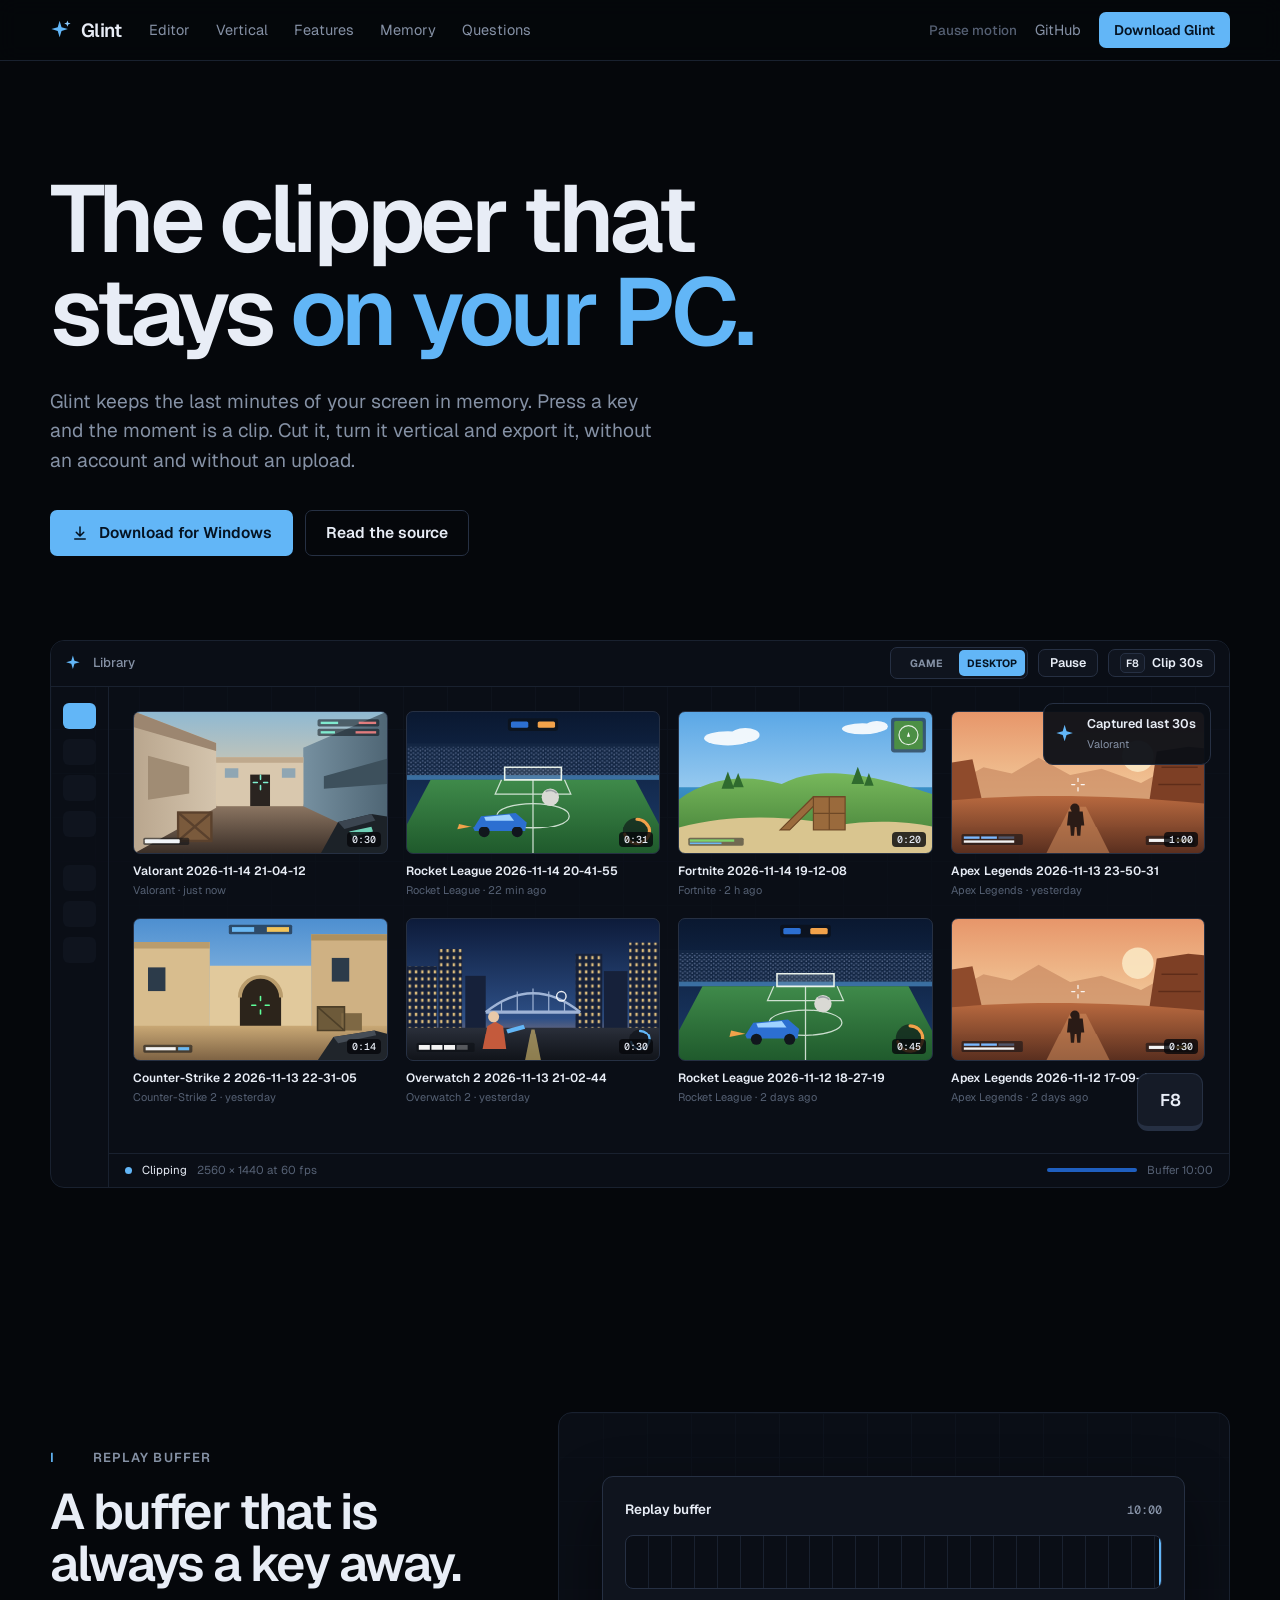
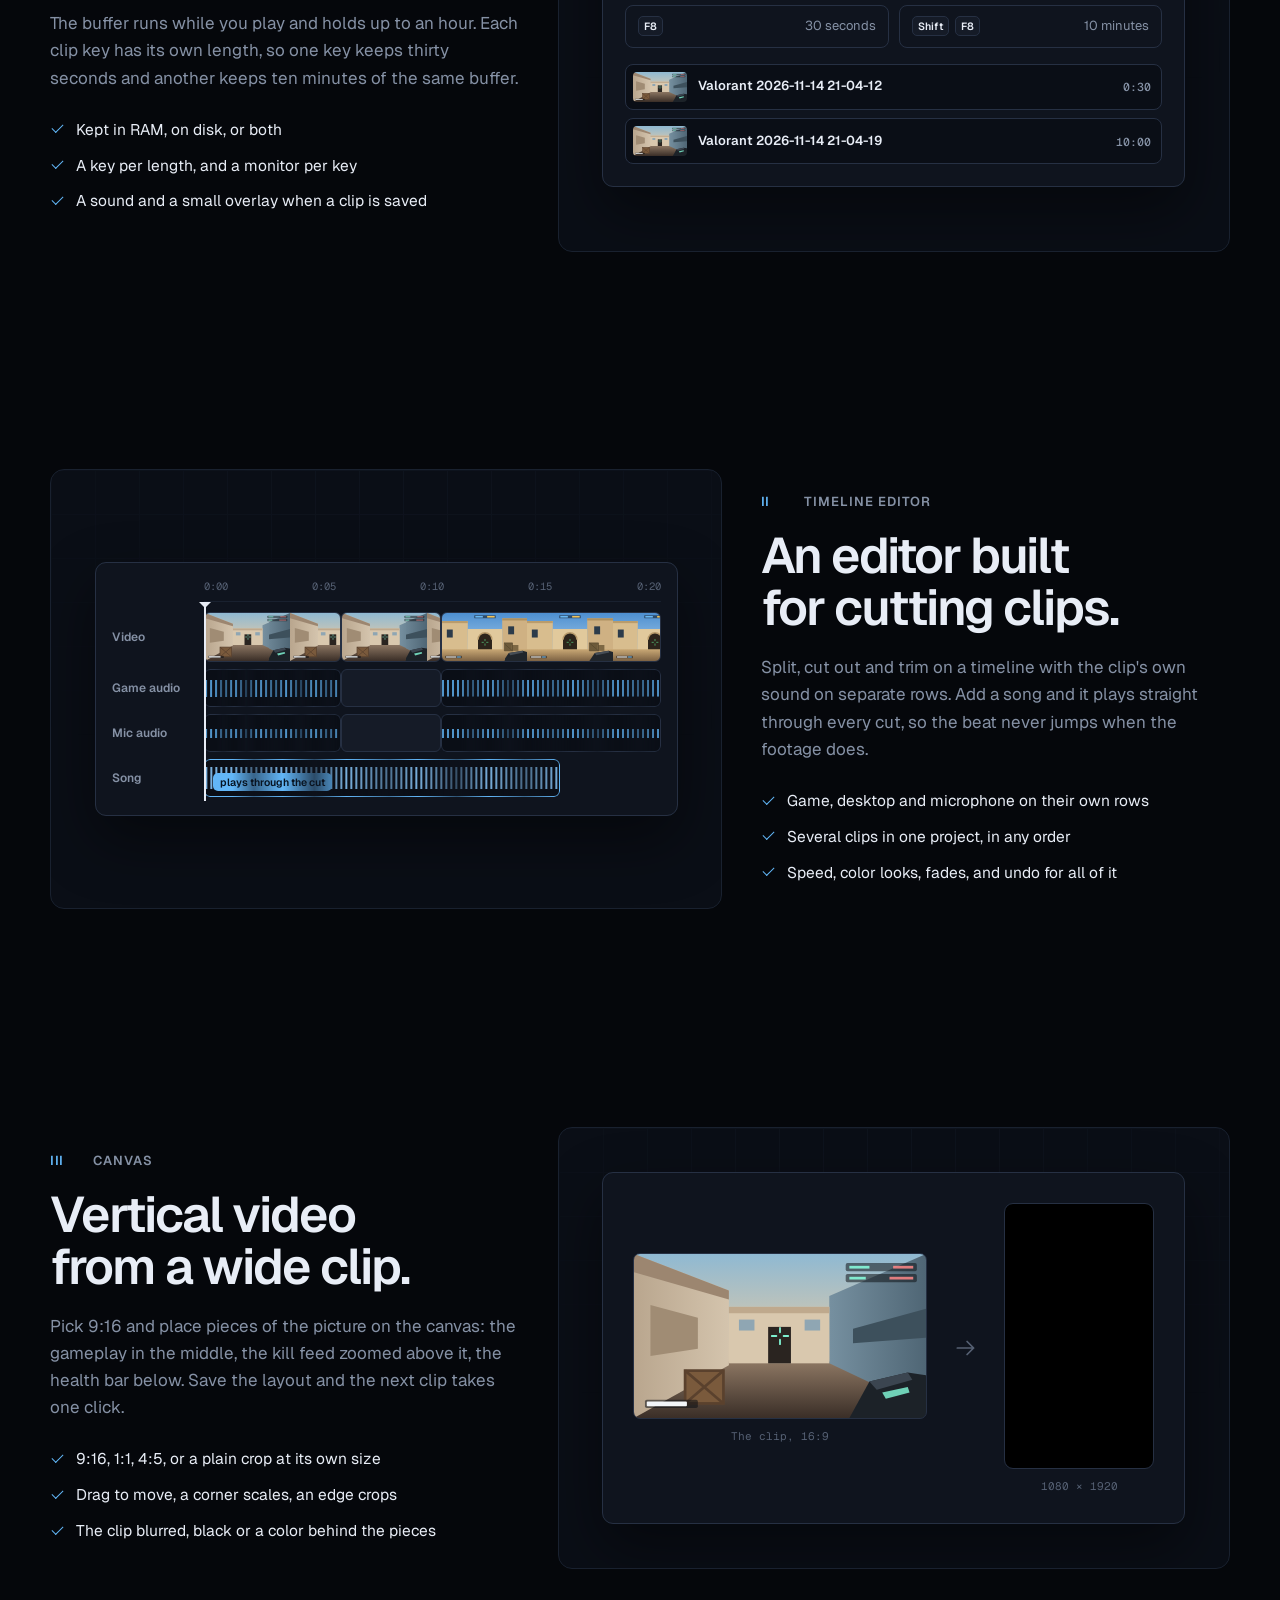
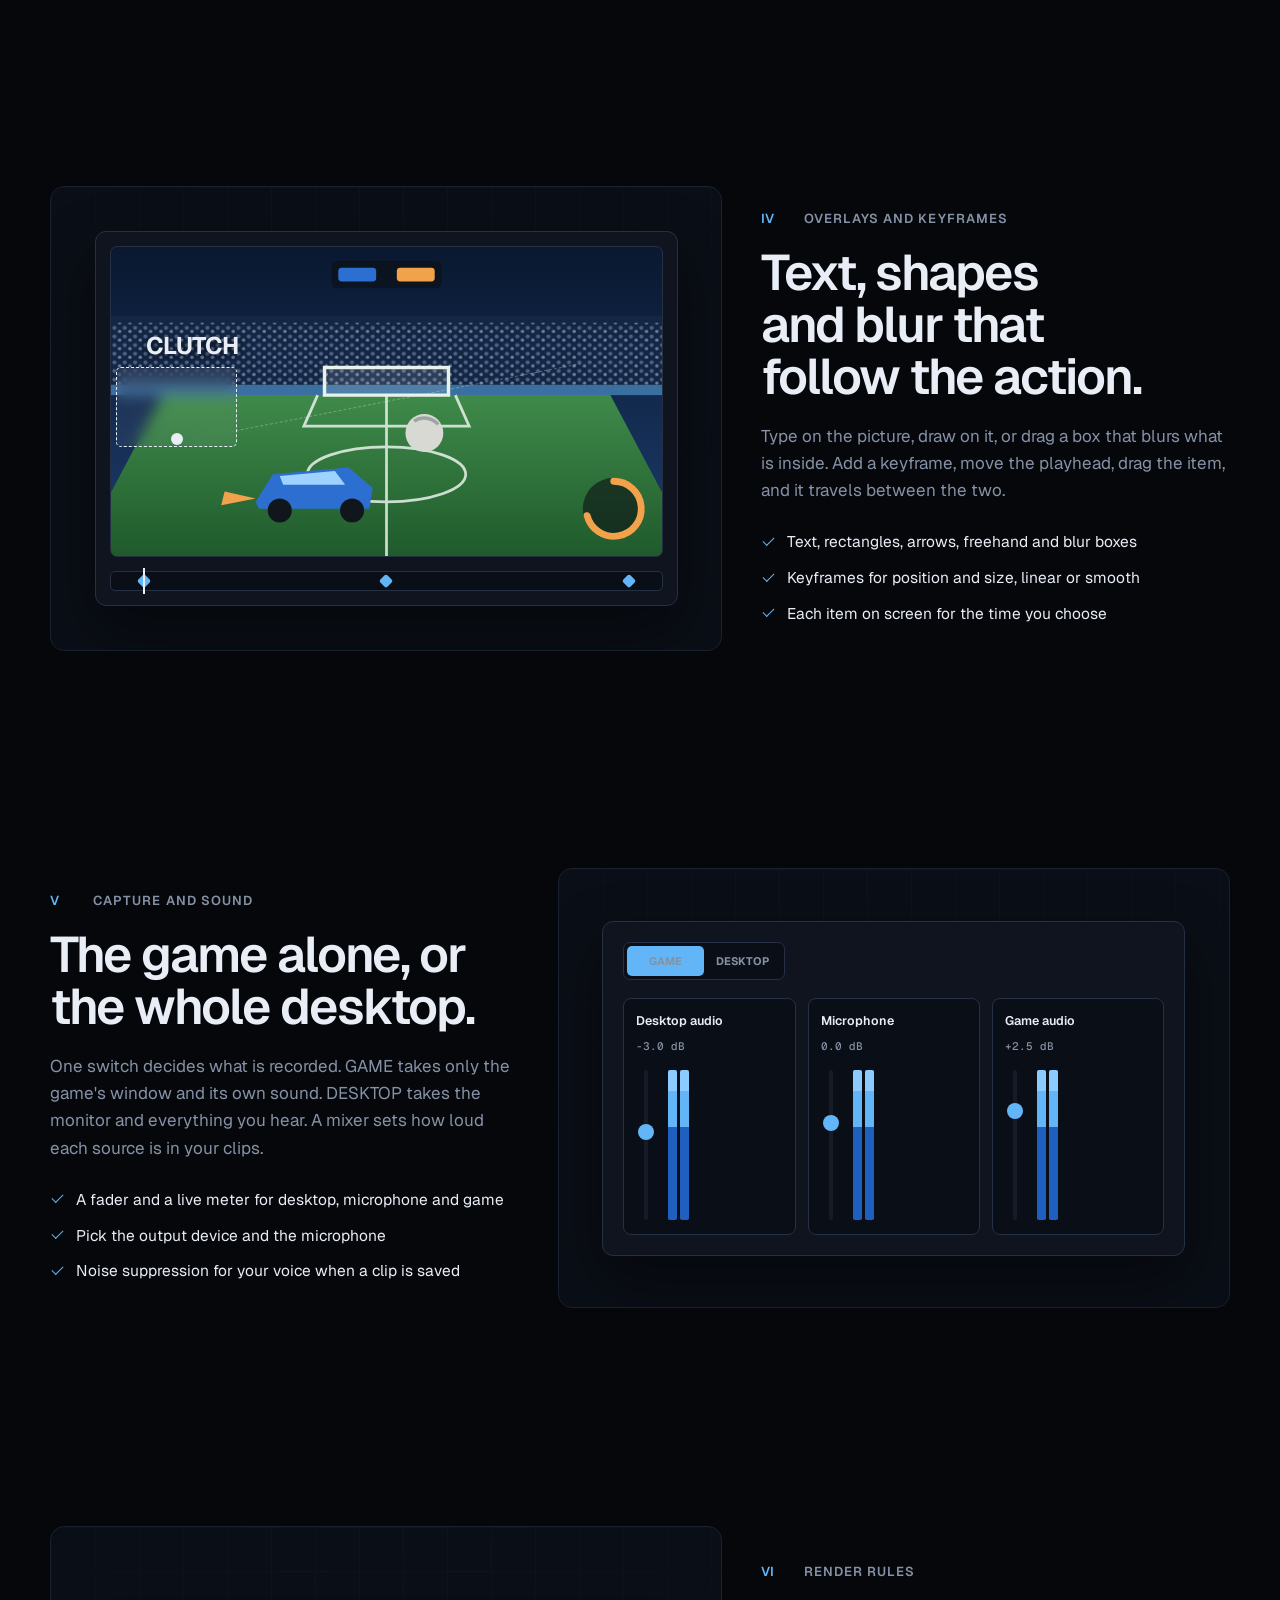
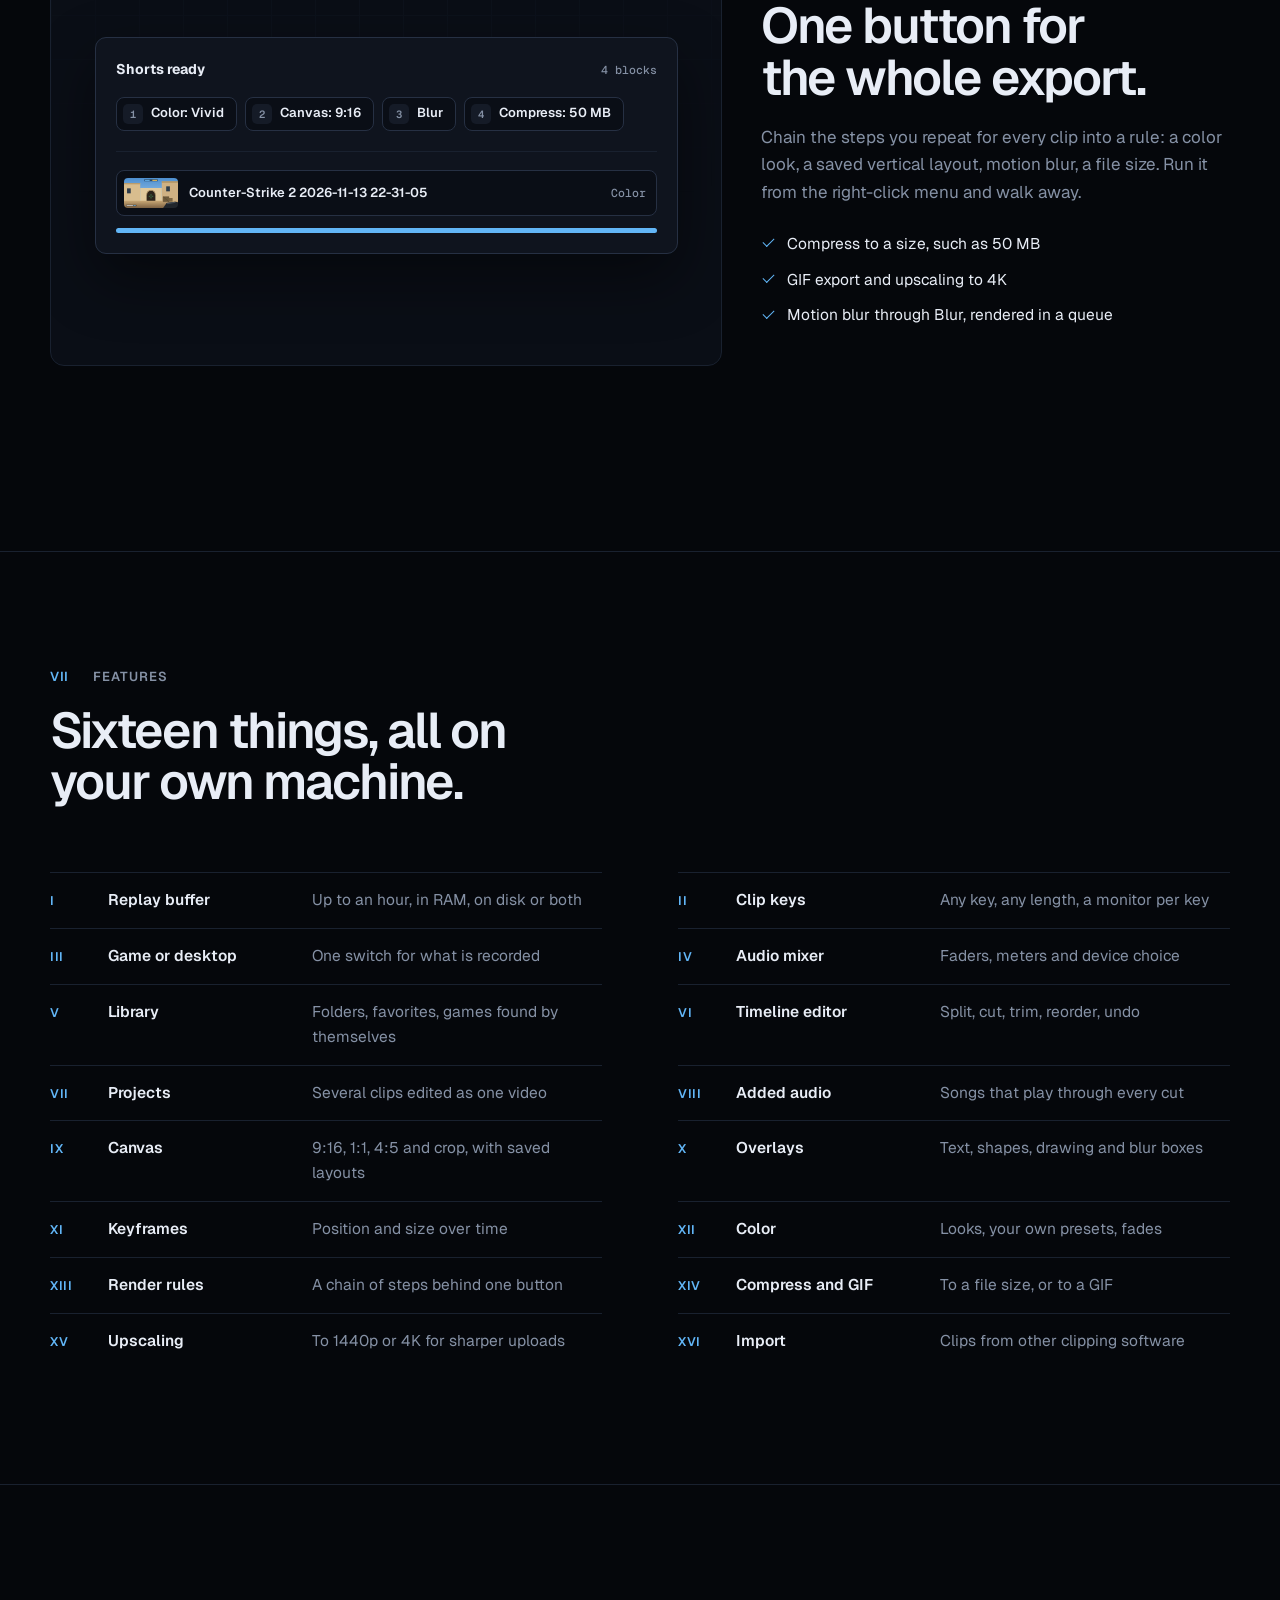
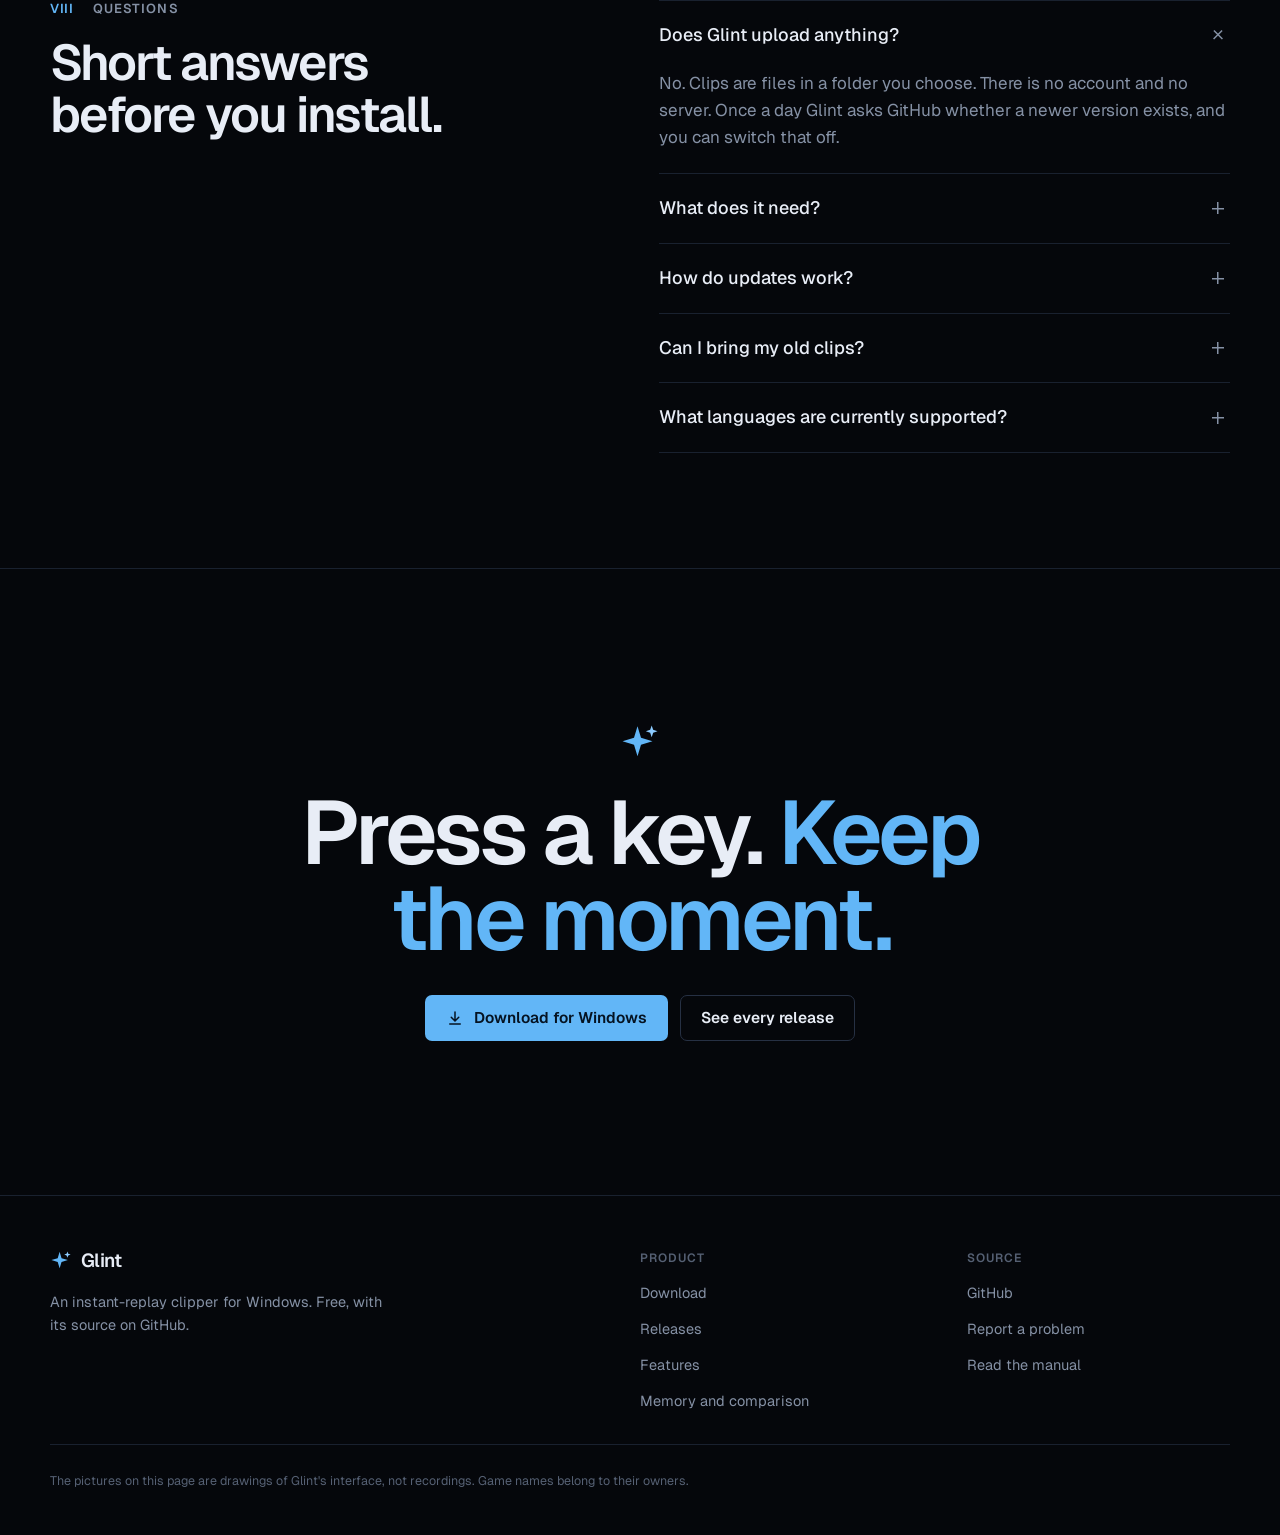
==== commit f5d2002b: "Website: features, memory page, drawn game thumbnails - One type family (Geist, with Geist Mono for " ====
--- a/website/index.html
+++ b/website/index.html
@@ -12,7 +12,7 @@
 <link rel="icon" href="favicon.svg" type="image/svg+xml">
 <link rel="preconnect" href="https://fonts.googleapis.com">
 <link rel="preconnect" href="https://fonts.gstatic.com" crossorigin>
-<link href="https://fonts.googleapis.com/css2?family=Geist:wght@400;500;600&family=Geist+Mono:wght@400;500&family=Instrument+Serif:ital@0;1&display=swap" rel="stylesheet">
+<link href="https://fonts.googleapis.com/css2?family=Geist:wght@400;500;600;700&family=Geist+Mono:wght@400;500&display=swap" rel="stylesheet">
 <link rel="stylesheet" href="styles.css">
 </head>
 <body>
@@ -23,11 +23,13 @@
     <a class="brand" href="#top" aria-label="Glint, to the top">
       <svg class="logo" viewBox="0 0 48 48" aria-hidden="true"><path d="M21 4l4.2 13.8L39 22l-13.8 4.2L21 40l-4.2-13.8L3 22l13.8-4.2z"/><path class="spark" d="M38 3l1.8 5.2L45 10l-5.2 1.8L38 17l-1.8-5.2L31 10l5.2-1.8z"/></svg>
       <span>Glint</span>
+      <span class="brand-ver" data-version hidden></span>
     </a>
     <nav class="nav-links" aria-label="Sections">
       <a href="#editor">Editor</a>
       <a href="#vertical">Vertical</a>
-      <a href="#inside">What is in it</a>
+      <a href="#inside">Features</a>
+      <a href="memory.html">Memory</a>
       <a href="#questions">Questions</a>
     </nav>
     <div class="nav-end">
@@ -44,7 +46,6 @@
 <section class="hero" id="top">
   <div class="wrap">
     <div class="hero-copy" data-enter>
-      <p class="eyebrow"><span class="eyebrow-dot" aria-hidden="true"></span>Instant replay for Windows <span class="eyebrow-ver" data-version hidden></span></p>
       <h1>The clipper that stays <em>on your PC.</em></h1>
       <p class="lede">Glint keeps the last minutes of your screen in memory. Press a key and the moment is a clip. Cut it, turn it vertical and export it, without an account and without an upload.</p>
       <div class="hero-actions">
@@ -53,7 +54,6 @@
         </a>
         <a class="btn btn-line" href="https://github.com/swamie/glint" rel="noopener">Read the source</a>
       </div>
-      <p class="hero-fact"><span>GlintSetup.exe</span><span>2 MB</span><span>Windows 10 and 11</span><span>updates itself</span></p>
     </div>
 
     <!-- The hero picture: a clip being saved. -->
@@ -73,14 +73,14 @@
           </aside>
           <div class="cap-main">
             <div class="cap-grid" aria-hidden="true">
-              <div class="card card-new"><div class="thumb t1"><span>0:30</span></div><b></b><small></small></div>
-              <div class="card"><div class="thumb t2"><span>0:31</span></div><b></b><small></small></div>
-              <div class="card"><div class="thumb t3"><span>0:20</span></div><b></b><small></small></div>
-              <div class="card"><div class="thumb t4"><span>1:00</span></div><b></b><small></small></div>
-              <div class="card"><div class="thumb t5"><span>0:14</span></div><b></b><small></small></div>
-              <div class="card"><div class="thumb t6"><span>0:30</span></div><b></b><small></small></div>
-              <div class="card"><div class="thumb t2"><span>0:45</span></div><b></b><small></small></div>
-              <div class="card"><div class="thumb t4"><span>0:30</span></div><b></b><small></small></div>
+              <div class="card card-new"><div class="thumb t1"><span>0:30</span></div><b>Valorant 2026-11-14 21-04-12</b><small>Valorant · just now</small></div>
+              <div class="card"><div class="thumb t2"><span>0:31</span></div><b>Rocket League 2026-11-14 20-41-55</b><small>Rocket League · 22 min ago</small></div>
+              <div class="card"><div class="thumb t3"><span>0:20</span></div><b>Fortnite 2026-11-14 19-12-08</b><small>Fortnite · 2 h ago</small></div>
+              <div class="card"><div class="thumb t4"><span>1:00</span></div><b>Apex Legends 2026-11-13 23-50-31</b><small>Apex Legends · yesterday</small></div>
+              <div class="card"><div class="thumb t5"><span>0:14</span></div><b>Counter-Strike 2 2026-11-13 22-31-05</b><small>Counter-Strike 2 · yesterday</small></div>
+              <div class="card"><div class="thumb t6"><span>0:30</span></div><b>Overwatch 2 2026-11-13 21-02-44</b><small>Overwatch 2 · yesterday</small></div>
+              <div class="card"><div class="thumb t2"><span>0:45</span></div><b>Rocket League 2026-11-12 18-27-19</b><small>Rocket League · 2 days ago</small></div>
+              <div class="card"><div class="thumb t4"><span>0:30</span></div><b>Apex Legends 2026-11-12 17-09-40</b><small>Apex Legends · 2 days ago</small></div>
             </div>
             <div class="cap-status" aria-hidden="true">
               <span class="cap-rec"></span><span>Clipping</span><span class="cap-dim">2560 × 1440 at 60 fps</span>
@@ -89,7 +89,7 @@
           </div>
           <div class="toast" aria-hidden="true">
             <svg viewBox="0 0 48 48"><path d="M21 4l4.2 13.8L39 22l-13.8 4.2L21 40l-4.2-13.8L3 22l13.8-4.2z"/></svg>
-            <span><b>Captured last 30s</b><small>Overwatch</small></span>
+            <span><b>Captured last 30s</b><small>Valorant</small></span>
           </div>
           <div class="keycap" aria-hidden="true">F8</div>
         </div>
@@ -104,7 +104,7 @@
   <article class="block" id="buffer">
     <div class="wrap block-in">
       <div class="block-copy">
-        <p class="label"><span>01</span>Replay buffer</p>
+        <p class="label"><span>I</span>Replay buffer</p>
         <h2>A buffer that is always a key away.</h2>
         <p>The buffer runs while you play and holds up to an hour. Each clip key has its own length, so one key keeps thirty seconds and another keeps ten minutes of the same buffer.</p>
         <ul class="ticks">
@@ -129,8 +129,8 @@
             <div class="buf-key k-long"><kbd>Shift</kbd><kbd>F8</kbd><span>10 minutes</span></div>
           </div>
           <div class="buf-out" aria-hidden="true">
-            <div class="clipline c-short"><i class="t1"></i><span>Overwatch 20-02-44</span><em>0:30</em></div>
-            <div class="clipline c-long"><i class="t3"></i><span>Overwatch 20-02-51</span><em>10:00</em></div>
+            <div class="clipline c-short"><i class="t1"></i><span>Valorant 2026-11-14 21-04-12</span><em>0:30</em></div>
+            <div class="clipline c-long"><i class="t1"></i><span>Valorant 2026-11-14 21-04-19</span><em>10:00</em></div>
           </div>
         </div>
       </div>
@@ -140,7 +140,7 @@
   <article class="block flip" id="editor">
     <div class="wrap block-in">
       <div class="block-copy">
-        <p class="label"><span>02</span>Timeline editor</p>
+        <p class="label"><span>II</span>Timeline editor</p>
         <h2>An editor built for cutting clips.</h2>
         <p>Split, cut out and trim on a timeline with the clip's own sound on separate rows. Add a song and it plays straight through every cut, so the beat never jumps when the footage does.</p>
         <ul class="ticks">
@@ -191,7 +191,7 @@
   <article class="block" id="vertical">
     <div class="wrap block-in">
       <div class="block-copy">
-        <p class="label"><span>03</span>Canvas</p>
+        <p class="label"><span>III</span>Canvas</p>
         <h2>Vertical video from a wide clip.</h2>
         <p>Pick 9:16 and place pieces of the picture on the canvas: the gameplay in the middle, the kill feed zoomed above it, the health bar below. Save the layout and the next clip takes one click.</p>
         <ul class="ticks">
@@ -205,16 +205,15 @@
           <div class="cv-src" aria-hidden="true">
             <div class="cv-frame">
               <i class="cv-box b1"></i><i class="cv-box b2"></i><i class="cv-box b3"></i>
-              <span class="hud hud-feed"></span><span class="hud hud-hp"></span><span class="hud hud-cross"></span>
             </div>
             <small>The clip, 16:9</small>
           </div>
           <div class="cv-arrow" aria-hidden="true"><svg viewBox="0 0 24 24"><path d="M4 12h15M13 6l6 6-6 6"/></svg></div>
           <div class="cv-out" aria-hidden="true">
             <div class="cv-phone">
-              <i class="cv-piece p1"><span class="hud hud-feed"></span></i>
-              <i class="cv-piece p2"><span class="hud hud-cross"></span></i>
-              <i class="cv-piece p3"><span class="hud hud-hp"></span></i>
+              <i class="cv-piece p1"></i>
+              <i class="cv-piece p2"></i>
+              <i class="cv-piece p3"></i>
             </div>
             <small>1080 × 1920</small>
           </div>
@@ -226,7 +225,7 @@
   <article class="block flip" id="keyframes">
     <div class="wrap block-in">
       <div class="block-copy">
-        <p class="label"><span>04</span>Overlays and keyframes</p>
+        <p class="label"><span>IV</span>Overlays and keyframes</p>
         <h2>Text, shapes and blur that follow the action.</h2>
         <p>Type on the picture, draw on it, or drag a box that blurs what is inside. Add a keyframe, move the playhead, drag the item, and it travels between the two.</p>
         <ul class="ticks">
@@ -255,7 +254,7 @@
   <article class="block" id="capture">
     <div class="wrap block-in">
       <div class="block-copy">
-        <p class="label"><span>05</span>Capture and sound</p>
+        <p class="label"><span>V</span>Capture and sound</p>
         <h2>The game alone, or the whole desktop.</h2>
         <p>One switch decides what is recorded. GAME takes only the game's window and its own sound. DESKTOP takes the monitor and everything you hear. A mixer sets how loud each source is in your clips.</p>
         <ul class="ticks">
@@ -280,7 +279,7 @@
   <article class="block flip" id="rules">
     <div class="wrap block-in">
       <div class="block-copy">
-        <p class="label"><span>06</span>Render rules</p>
+        <p class="label"><span>VI</span>Render rules</p>
         <h2>One button for the whole export.</h2>
         <p>Chain the steps you repeat for every clip into a rule: a color look, a saved vertical layout, motion blur, a file size. Run it from the right-click menu and walk away.</p>
         <ul class="ticks">
@@ -299,7 +298,7 @@
             <span class="rl-block r4"><i>4</i>Compress: 50 MB</span>
           </div>
           <div class="rl-job" aria-hidden="true">
-            <div class="clipline"><i class="t5"></i><span>Overwatch 20-02-44</span><em class="rl-state"></em></div>
+            <div class="clipline"><i class="t5"></i><span>Counter-Strike 2 2026-11-13 22-31-05</span><em class="rl-state"></em></div>
             <div class="rl-prog"><i></i></div>
           </div>
         </div>
@@ -312,7 +311,7 @@
 <section class="inside" id="inside">
   <div class="wrap">
     <div class="inside-head">
-      <p class="label"><span>07</span>What is in it</p>
+      <p class="label"><span>VII</span>Features</p>
       <h2>Sixteen things, all on your own machine.</h2>
     </div>
     <ol class="list">
@@ -340,7 +339,7 @@
 <section class="faq" id="questions">
   <div class="wrap faq-in">
     <div class="faq-head">
-      <p class="label"><span>08</span>Questions</p>
+      <p class="label"><span>VIII</span>Questions</p>
       <h2>Short answers before you install.</h2>
     </div>
     <div class="faq-list">
@@ -361,7 +360,7 @@
         <p>Yes. The import dialog reads the folders of other clipping software and adds those clips to your library, in place or as copies.</p>
       </details>
       <details>
-        <summary>Which languages does it speak?</summary>
+        <summary>What languages are currently supported?</summary>
         <p>English, Korean and Greek.</p>
       </details>
     </div>
@@ -396,7 +395,8 @@
       <b>Product</b>
       <a href="https://github.com/swamie/glint/releases/latest/download/GlintSetup.exe">Download</a>
       <a href="https://github.com/swamie/glint/releases" rel="noopener">Releases</a>
-      <a href="#inside">What is in it</a>
+      <a href="#inside">Features</a>
+      <a href="memory.html">Memory and comparison</a>
     </nav>
     <nav class="foot-col" aria-label="Source">
       <b>Source</b>
--- a/website/styles.css
+++ b/website/styles.css
@@ -1,5 +1,6 @@
 /* Glint's site. The colors, the type and the corner radius are the app's own (ui/style.css):
-   near-black grounds, one sapphire accent, Instrument Serif for headings, Geist for text. */
+   near-black grounds, one sapphire accent. One type family: Geist for everything,
+   Geist Mono (its sibling) only for times, sizes and other figures inside the pictures. */
 :root {
   --bg: #05070b;
   --panel: #0a0e16;
@@ -14,7 +15,6 @@
   --accent-2: #8ccbff;
   --sapphire: #1f5fbf;
   --accent-ink: #051322;
-  --serif: "Instrument Serif", "Sitka Display", Cambria, Georgia, serif;
   --sans: "Geist", "Segoe UI Variable Text", "Segoe UI", system-ui, sans-serif;
   --mono: "Geist Mono", "Cascadia Mono", Consolas, monospace;
   --r: 7px;
@@ -41,7 +41,9 @@
 /* ---------- nav ---------- */
 .nav { position: sticky; top: 0; z-index: 20; background: color-mix(in srgb, var(--bg) 86%, transparent); backdrop-filter: blur(10px); border-bottom: 1px solid var(--line); }
 .nav-in { display: flex; align-items: center; gap: 28px; height: 60px; }
-.brand { display: inline-flex; align-items: center; gap: 9px; font: 400 23px/1 var(--serif); letter-spacing: -.01em; }
+.brand { display: inline-flex; align-items: center; gap: 9px; font: 600 19px/1 var(--sans); letter-spacing: -.03em; }
+.brand-ver { margin-left: 2px; padding: 3px 7px; border: 1px solid var(--line-2); border-radius: 999px; color: var(--muted); font: 500 11.5px/1 var(--sans); letter-spacing: 0; }
+.brand-ver[hidden] { display: none; }
 .logo { width: 22px; height: 22px; fill: var(--accent); }
 .logo .spark { fill: var(--accent-2); }
 .nav-links { display: flex; gap: 26px; margin-right: auto; font-size: 14.5px; color: var(--muted); }
@@ -51,7 +53,7 @@
 .nav-links a:hover::after, .nav-gh:hover::after, .foot-col a:hover::after { transform: scaleX(1); }
 .nav-end { display: flex; align-items: center; gap: 18px; font-size: 14.5px; }
 .nav-gh { color: var(--muted); }
-.motion-toggle { padding: 0; border: 0; background: none; color: var(--dim); font: 500 12px var(--mono); letter-spacing: .02em; cursor: pointer; }
+.motion-toggle { padding: 0; border: 0; background: none; color: var(--dim); font: 500 13.5px var(--sans); cursor: pointer; }
 .motion-toggle:hover { color: var(--text); }
 .motion-toggle[aria-pressed="true"] { color: var(--accent); }
 
@@ -68,20 +70,12 @@
 
 /* ---------- hero ---------- */
 .hero { position: relative; padding: clamp(56px, 9vw, 112px) 0 clamp(64px, 9vw, 120px); }
-/* One still wash of sapphire behind the headline: depth, no movement. */
-.hero::before { content: ""; position: absolute; inset: 0 0 auto 0; height: 620px; pointer-events: none; background: radial-gradient(60% 70% at 18% 0%, color-mix(in srgb, var(--sapphire) 26%, transparent), transparent 70%); }
 .hero .wrap { position: relative; }
-.hero-copy { max-width: 880px; }
-.eyebrow { display: inline-flex; align-items: center; gap: 10px; margin-bottom: 26px; color: var(--muted); font: 500 12.5px var(--mono); letter-spacing: .06em; text-transform: uppercase; }
-.eyebrow-dot { width: 7px; height: 7px; border-radius: 50%; background: var(--accent); }
-.eyebrow-ver { padding: 3px 8px; border: 1px solid var(--line-2); border-radius: 999px; color: var(--text); letter-spacing: .02em; text-transform: none; }
-.eyebrow-ver[hidden] { display: none; }
-h1 { font: 400 clamp(52px, 8.4vw, 118px)/.94 var(--serif); letter-spacing: -.025em; text-wrap: balance; }
-h1 em, .close h2 em { font-style: italic; color: var(--accent); }
+.hero-copy { max-width: 900px; }
+h1 { font: 600 clamp(46px, 7.4vw, 104px)/.98 var(--sans); letter-spacing: -.048em; text-wrap: balance; }
+h1 em, .close h2 em, .page-hero h1 em { font-style: normal; color: var(--accent); }
 .lede { max-width: 620px; margin-top: 28px; color: var(--muted); font-size: clamp(17px, 1.5vw, 19.5px); line-height: 1.55; }
 .hero-actions { display: flex; flex-wrap: wrap; gap: 12px; margin-top: 34px; }
-.hero-fact { display: flex; flex-wrap: wrap; gap: 6px 0; margin-top: 22px; color: var(--dim); font: 400 12.5px var(--mono); }
-.hero-fact span + span::before { content: "·"; margin: 0 10px; color: var(--line-2); }
 .hero-stage { margin-top: clamp(48px, 7vw, 84px); }
 
 /* The hero's copy and picture come in once, on load. */
@@ -107,8 +101,9 @@
 .win-logo svg { width: 18px; height: 18px; fill: var(--accent); }
 .win-title { color: var(--muted); font-weight: 500; }
 .win-sp { flex: 1; }
-.seg { display: inline-flex; padding: 2px; border: 1px solid var(--line-2); border-radius: var(--r); background: var(--raised); font: 700 10.5px var(--sans); color: var(--muted); }
-.seg i { padding: 6px 7px; border-radius: 5px; font-style: normal; }
+/* GAME | DESKTOP: two halves of one width; the lit half fills its half to the edge. */
+.seg { display: inline-grid; grid-template-columns: 1fr 1fr; padding: 2px; border: 1px solid var(--line-2); border-radius: var(--r); background: var(--raised); font: 700 10.5px var(--sans); color: var(--muted); }
+.seg i { padding: 6px 8px; border-radius: 5px; font-style: normal; text-align: center; }
 .seg i.on { background: var(--accent); color: var(--accent-ink); }
 .chip { display: inline-flex; align-items: center; gap: 7px; height: 28px; padding: 0 11px; border: 1px solid var(--line-2); border-radius: var(--r); background: var(--raised); font-weight: 600; font-size: 12.5px; }
 kbd { display: inline-grid; place-items: center; min-width: 22px; height: 20px; padding: 0 5px; border: 1px solid var(--line-2); border-radius: 5px; background: var(--raised-2); color: var(--text); font: 600 10.5px var(--sans); }
@@ -121,15 +116,16 @@
 .cap-grid { flex: 1; display: grid; grid-template-columns: repeat(4, minmax(0, 1fr)); gap: clamp(10px, 1.6vw, 18px); padding: clamp(14px, 2vw, 24px); align-content: start; }
 .card .thumb { position: relative; aspect-ratio: 16 / 9; border: 1px solid var(--line-2); border-radius: 7px; overflow: hidden; }
 .card .thumb span { position: absolute; right: 6px; bottom: 6px; padding: 1px 5px; border-radius: 4px; background: rgba(5, 7, 11, .8); font: 500 10px var(--mono); }
-.card b { display: block; width: 78%; height: 8px; margin-top: 10px; border-radius: 3px; background: var(--raised-2); }
-.card small { display: block; width: 46%; height: 6px; margin-top: 6px; border-radius: 3px; background: var(--line); }
-/* Thumbnails: the same quiet two-tone tiles the app draws for a clip without a picture. */
-.t1 { background: linear-gradient(135deg, #16335f, #0b1730); }
-.t2 { background: linear-gradient(135deg, #1b2a4a, #0c1322); }
-.t3 { background: linear-gradient(135deg, #0f3a4d, #0a1a24); }
-.t4 { background: linear-gradient(135deg, #22304b, #0e1420); }
-.t5 { background: linear-gradient(135deg, #123f6b, #0a1c33); }
-.t6 { background: linear-gradient(135deg, #1a2238, #0b0f1a); }
+.card b { display: block; margin-top: 8px; overflow: hidden; font-size: 12px; font-weight: 600; white-space: nowrap; text-overflow: ellipsis; }
+.card small { display: block; margin-top: 1px; overflow: hidden; color: var(--dim); font-size: 11px; white-space: nowrap; text-overflow: ellipsis; }
+/* Thumbnails: drawn game scenes (img/), one per game. */
+.t1, .t2, .t3, .t4, .t5, .t6 { background-color: var(--raised-2); background-size: cover; background-position: center; }
+.t1 { background-image: url("img/thumb-tactical.svg"); }
+.t2 { background-image: url("img/thumb-arena.svg"); }
+.t3 { background-image: url("img/thumb-island.svg"); }
+.t4 { background-image: url("img/thumb-canyon.svg"); }
+.t5 { background-image: url("img/thumb-dust.svg"); }
+.t6 { background-image: url("img/thumb-city.svg"); }
 .cap-status { display: flex; align-items: center; gap: 10px; height: 34px; padding: 0 16px; border-top: 1px solid var(--line); color: var(--text); font-size: 11.5px; }
 .cap-dim { color: var(--dim); }
 .cap-rec { width: 7px; height: 7px; border-radius: 50%; background: var(--accent); }
@@ -163,9 +159,9 @@
 .block .stage { grid-column: 6 / span 7; }
 .block.flip .block-copy { grid-column: 8 / span 5; grid-row: 1; }
 .block.flip .stage { grid-column: 1 / span 7; grid-row: 1; }
-.label { display: flex; align-items: center; gap: 12px; margin-bottom: 20px; color: var(--muted); font: 500 12.5px var(--mono); letter-spacing: .07em; text-transform: uppercase; }
-.label span { color: var(--accent); }
-h2 { font: 400 clamp(36px, 4.3vw, 58px)/1.02 var(--serif); letter-spacing: -.018em; text-wrap: balance; }
+.label { display: flex; align-items: center; gap: 12px; margin-bottom: 20px; color: var(--muted); font: 600 13px var(--sans); letter-spacing: .08em; text-transform: uppercase; }
+.label span { min-width: 2.4em; color: var(--accent); letter-spacing: .04em; }
+h2 { font: 600 clamp(32px, 3.9vw, 52px)/1.04 var(--sans); letter-spacing: -.04em; text-wrap: balance; }
 .block-copy > p:not(.label) { max-width: 46ch; margin-top: 20px; color: var(--muted); }
 .ticks { display: grid; gap: 11px; margin-top: 26px; font-size: 15.5px; }
 .ticks li { position: relative; padding-left: 26px; }
@@ -211,7 +207,9 @@
 .tl-lane { display: flex; height: 38px; min-width: 0; }
 .tl-video .tl-lane { height: 50px; }
 .tl-clip { height: 100%; border: 1px solid var(--line-2); border-radius: 6px; background: var(--raised-2); min-width: 0; overflow: hidden; }
-.tl-video .tl-clip { background: linear-gradient(90deg, #16335f, #0f3a4d 40%, #123f6b 70%, #1b2a4a); }
+/* The video row is a film strip of the clip's own pictures. */
+.tl-video .tl-clip { background: url("img/thumb-tactical.svg") left center / auto 100% repeat-x, var(--raised-2); }
+.tl-video .v-b { background-image: url("img/thumb-dust.svg"); }
 .v-a, .a-a { width: 30%; }
 .v-b, .a-b { width: 48%; }
 /* The part that is cut out: marked, then gone, and the clip closes over it. */
@@ -235,18 +233,22 @@
 /* ---------- 03 canvas ---------- */
 .cv { display: grid; grid-template-columns: 1fr auto auto; align-items: center; gap: clamp(12px, 2vw, 26px); padding: clamp(18px, 2.6vw, 30px); }
 .cv small { display: block; margin-top: 10px; color: var(--dim); font: 400 11px var(--mono); text-align: center; }
-.cv-frame { position: relative; aspect-ratio: 16 / 9; border: 1px solid var(--line-2); border-radius: 7px; background: linear-gradient(160deg, #16335f, #0b1730 70%); overflow: hidden; }
+.cv-frame { position: relative; aspect-ratio: 16 / 9; border: 1px solid var(--line-2); border-radius: 7px; background: url("img/thumb-tactical.svg") center / cover; overflow: hidden; }
 .hud { position: absolute; display: block; }
 .hud-feed { right: 5%; top: 7%; width: 26%; height: 14%; border-radius: 3px; background: repeating-linear-gradient(180deg, var(--accent-2) 0 3px, transparent 3px 6px); opacity: .85; }
 .hud-hp { left: 5%; bottom: 8%; width: 24%; height: 9%; border-radius: 3px; background: linear-gradient(90deg, #e8edf6 0 70%, rgba(232, 237, 246, .25) 70%); }
 .hud-cross { left: 50%; top: 50%; width: 14px; height: 14px; margin: -7px 0 0 -7px; border: 1.5px solid var(--text); border-radius: 50%; }
 .cv-box { position: absolute; border: 1.5px dashed var(--accent); border-radius: 4px; background: color-mix(in srgb, var(--accent) 10%, transparent); opacity: 0; }
-.cv-box.b1 { right: 2%; top: 3%; width: 34%; height: 24%; animation: cv-pick var(--loop) infinite; }
+.cv-box.b1 { right: 1%; top: 2%; width: 30%; height: 20%; animation: cv-pick var(--loop) infinite; }
 .cv-box.b2 { left: 21%; top: 0; width: 58%; height: 100%; animation: cv-pick var(--loop) .7s infinite; }
-.cv-box.b3 { left: 2%; bottom: 3%; width: 31%; height: 22%; animation: cv-pick var(--loop) 1.4s infinite; }
+.cv-box.b3 { left: 2%; bottom: 3%; width: 24%; height: 13%; animation: cv-pick var(--loop) 1.4s infinite; }
 .cv-arrow svg { width: 26px; height: 26px; fill: none; stroke: var(--dim); stroke-width: 1.6; stroke-linecap: round; stroke-linejoin: round; }
 .cv-phone { display: grid; grid-template-rows: 24fr 50fr 26fr; gap: 3px; width: clamp(104px, 13vw, 150px); aspect-ratio: 9 / 16; padding: 3px; border: 1px solid var(--line-2); border-radius: 9px; background: #000; }
-.cv-piece { position: relative; display: block; border-radius: 5px; background: linear-gradient(160deg, #16335f, #0b1730); overflow: hidden; opacity: 0; }
+/* Each piece shows its own part of the same picture (the scene is 320 x 180 units). */
+.cv-piece { position: relative; display: block; border-radius: 5px; background: url("img/thumb-tactical.svg") no-repeat var(--raised-2); overflow: hidden; opacity: 0; }
+.cv-piece.p1 { background-size: 356% auto; background-position: 98% 0; }   /* kill feed, x 226 to 316 */
+.cv-piece.p2 { background-size: 175% auto; background-position: 50% 50%; } /* the middle of the picture */
+.cv-piece.p3 { background-size: 444% auto; background-position: 3% 100%; } /* health, x 8 to 80 */
 .cv-piece.p1 { animation: cv-place var(--loop) 2.4s infinite; }
 .cv-piece.p2 { animation: cv-place var(--loop) 3s infinite; }
 .cv-piece.p3 { animation: cv-place var(--loop) 3.6s infinite; }
@@ -257,12 +259,12 @@
 
 /* ---------- 04 keyframes ---------- */
 .kf { padding: 14px; }
-.kf-view { position: relative; aspect-ratio: 16 / 9; border: 1px solid var(--line-2); border-radius: 7px; background: linear-gradient(200deg, #123f6b, #0b1730 65%); overflow: hidden; }
+.kf-view { position: relative; aspect-ratio: 16 / 9; border: 1px solid var(--line-2); border-radius: 7px; background: url("img/thumb-arena.svg") center / cover; overflow: hidden; }
 .kf-path { position: absolute; left: 14%; right: 14%; top: 50%; border-top: 1px dashed color-mix(in srgb, var(--text) 30%, transparent); transform: rotate(-11deg); }
 .kf-target, .kf-text, .kf-blur { position: absolute; left: 12%; top: 62%; animation: kf-move 6s cubic-bezier(.45, 0, .55, 1) infinite alternate; }
 .kf-target { width: 12px; height: 12px; margin: -6px 0 0 -6px; border-radius: 50%; background: var(--text); }
 .kf-blur { width: 22%; height: 26%; margin: -13% 0 0 -11%; border: 1px dashed var(--text); border-radius: 5px; backdrop-filter: blur(7px); background: rgba(232, 237, 246, .06); }
-.kf-text { margin: -19% 0 0 -6%; padding: 0 2px; font: 400 clamp(20px, 2.6vw, 30px)/1 var(--serif); font-style: italic; text-shadow: 0 2px 10px rgba(0, 0, 0, .7); }
+.kf-text { margin: -19% 0 0 -6%; padding: 0 2px; font: 700 clamp(16px, 2.1vw, 24px)/1 var(--sans); letter-spacing: -.02em; text-transform: uppercase; text-shadow: 0 2px 10px rgba(0, 0, 0, .7); }
 .kf-bar { position: relative; height: 20px; margin-top: 14px; border-radius: 5px; background: var(--panel); border: 1px solid var(--line-2); }
 .kf-dia { position: absolute; top: 50%; width: 10px; height: 10px; margin: -5px 0 0 -5px; background: var(--accent); transform: rotate(45deg); border-radius: 2px; }
 .kf-dia.d1 { left: 6%; } .kf-dia.d2 { left: 50%; } .kf-dia.d3 { left: 94%; }
@@ -272,11 +274,12 @@
 
 /* ---------- 05 mixer ---------- */
 .mx { padding: 20px; }
-.mx-switch { position: relative; display: inline-grid; grid-template-columns: auto auto; padding: 3px; border: 1px solid var(--line-2); border-radius: var(--r); background: var(--panel); font: 700 11px var(--sans); }
-.mx-switch i { position: relative; z-index: 1; padding: 8px 10px; font-style: normal; color: var(--muted); }
+/* Two halves of one width; the thumb is exactly one half and slides by its own width. */
+.mx-switch { position: relative; display: inline-grid; grid-template-columns: 1fr 1fr; padding: 3px; border: 1px solid var(--line-2); border-radius: var(--r); background: var(--panel); font: 700 11px var(--sans); }
+.mx-switch i { position: relative; z-index: 1; padding: 8px 12px; font-style: normal; text-align: center; color: var(--muted); }
 .mx-switch i:nth-of-type(1) { animation: mx-lab-a var(--loop) infinite; }
 .mx-switch i:nth-of-type(2) { animation: mx-lab-b var(--loop) infinite; }
-.mx-thumb { position: absolute; top: 3px; bottom: 3px; left: 3px; width: 47px; border-radius: 5px; background: var(--accent); animation: mx-thumb var(--loop) cubic-bezier(.3, .7, .2, 1) infinite; }
+.mx-thumb { position: absolute; top: 3px; bottom: 3px; left: 3px; width: calc(50% - 3px); border-radius: 5px; background: var(--accent); animation: mx-thumb var(--loop) cubic-bezier(.3, .7, .2, 1) infinite; }
 .mx-strips { display: grid; grid-template-columns: repeat(3, 1fr); gap: 12px; margin-top: 18px; }
 .mx-strip { padding: 12px 12px 14px; border: 1px solid var(--line-2); border-radius: 8px; background: var(--panel); }
 .mx-strip b { display: block; font-size: 12.5px; font-weight: 600; white-space: nowrap; overflow: hidden; text-overflow: ellipsis; }
@@ -293,7 +296,7 @@
 .s-game .mx-meter i::after { animation-duration: 1.1s; }
 /* In GAME the desktop is not recorded: its strip rests. */
 .s-desk { animation: mx-desk var(--loop) infinite; }
-@keyframes mx-thumb { 0%, 42% { transform: translateX(0); width: 47px; } 50%, 92% { transform: translateX(47px); width: 68px; } 100% { transform: translateX(0); width: 47px; } }
+@keyframes mx-thumb { 0%, 42% { transform: translateX(0); } 50%, 92% { transform: translateX(100%); } 100% { transform: translateX(0); } }
 @keyframes mx-lab-a { 0%, 44% { color: var(--accent-ink); } 50%, 94% { color: var(--muted); } 100% { color: var(--accent-ink); } }
 @keyframes mx-lab-b { 0%, 44% { color: var(--muted); } 50%, 94% { color: var(--accent-ink); } 100% { color: var(--muted); } }
 @keyframes mx-desk { 0%, 42% { opacity: .35; } 50%, 92% { opacity: 1; } 100% { opacity: .35; } }
@@ -324,7 +327,7 @@
 .inside-head { max-width: 720px; margin-bottom: clamp(36px, 5vw, 64px); }
 .list { display: grid; grid-template-columns: 1fr 1fr; column-gap: clamp(28px, 6vw, 90px); counter-reset: n; }
 .list li { counter-increment: n; display: grid; grid-template-columns: 44px minmax(120px, 190px) 1fr; align-items: baseline; gap: 6px 14px; padding: 15px 0; border-top: 1px solid var(--line); font-size: 15.5px; }
-.list li::before { content: counter(n, decimal-leading-zero); color: var(--accent); font: 500 12px var(--mono); }
+.list li::before { content: counter(n, upper-roman); color: var(--accent); font: 600 12.5px var(--sans); letter-spacing: .04em; }
 .list b { font-weight: 600; }
 .list span { color: var(--muted); }
 
@@ -343,7 +346,7 @@
 details p { max-width: 58ch; padding: 0 0 22px; color: var(--muted); }
 
 /* ---------- closing ---------- */
-.close { padding: clamp(80px, 12vw, 170px) 0; border-top: 1px solid var(--line); background: radial-gradient(50% 80% at 50% 100%, color-mix(in srgb, var(--sapphire) 22%, transparent), transparent 72%); }
+.close { padding: clamp(80px, 12vw, 170px) 0; border-top: 1px solid var(--line); }
 .close-in { display: flex; flex-direction: column; align-items: center; text-align: center; }
 .close-mark { width: 40px; height: 40px; margin-bottom: 26px; fill: var(--accent); }
 .close-mark .spark { fill: var(--accent-2); }
@@ -355,10 +358,111 @@
 .foot-in { display: grid; grid-template-columns: 2fr 1fr 1fr; gap: 30px clamp(24px, 5vw, 70px); }
 .foot-brand p { max-width: 34ch; margin-top: 12px; color: var(--muted); }
 .foot-col { display: grid; gap: 9px; align-content: start; justify-items: start; }
-.foot-col b { margin-bottom: 4px; color: var(--dim); font: 500 12px var(--mono); letter-spacing: .07em; text-transform: uppercase; }
+.foot-col b { margin-bottom: 4px; color: var(--dim); font: 600 12px var(--sans); letter-spacing: .08em; text-transform: uppercase; }
 .foot-col a { position: relative; color: var(--muted); padding: 2px 0; }
 .foot-col a:hover { color: var(--text); }
 .foot-note { grid-column: 1 / -1; padding-top: 26px; border-top: 1px solid var(--line); color: var(--dim); font-size: 12.5px; }
+
+/* ---------- memory page ---------- */
+.page-hero { padding: clamp(56px, 9vw, 116px) 0 clamp(40px, 6vw, 80px); }
+.page-hero h1 { max-width: 15ch; font-size: clamp(40px, 6vw, 84px); }
+.mem-parts, .mem-why, .mem-calc, .mem-compare, .mem-check { padding: clamp(56px, 8vw, 116px) 0; border-top: 1px solid var(--line); }
+.mem-head { max-width: 760px; margin-bottom: clamp(30px, 4.5vw, 56px); }
+.mem-sub { max-width: 60ch; margin-top: 18px; color: var(--muted); }
+.mem-fine { max-width: 86ch; margin-top: 18px; color: var(--dim); font-size: 13.5px; }
+.mem-stack-stage, .calc-stage { padding: clamp(18px, 3vw, 40px); }
+
+.mem-stack { display: grid; gap: 0; padding: 6px 22px; }
+.ms-row { display: grid; grid-template-columns: 210px 1fr; grid-template-areas: "name bar" ". note"; gap: 4px 24px; align-items: center; padding: 20px 0; }
+.ms-row + .ms-row { border-top: 1px solid var(--line); }
+.ms-name { grid-area: name; }
+.ms-name b { display: block; font-size: 15px; font-weight: 600; }
+.ms-name small { color: var(--dim); font-size: 12.5px; }
+.ms-bar { grid-area: bar; position: relative; height: 34px; border-radius: 7px; background: var(--panel); border: 1px solid var(--line-2); }
+.ms-bar i { position: absolute; left: 0; top: 0; bottom: 0; width: max(var(--w), 4px); border-radius: 6px; }
+.ms-bar span { position: absolute; left: calc(100% + 12px); top: 50%; transform: translateY(-50%); color: var(--text); font: 500 12.5px var(--mono); white-space: nowrap; }
+.ms-buf { background: repeating-linear-gradient(135deg, var(--line-2) 0 6px, var(--raised-2) 6px 12px); }
+.ms-buf span { left: auto; right: 12px; color: var(--muted); }
+.ms-ram { background: var(--accent); }
+.ms-enc { background: var(--accent); }
+.ms-app { background: var(--accent-2); }
+.ms-note { grid-area: note; color: var(--muted); font-size: 14px; }
+.stage.is-live .ms-bar i { animation: ms-grow 1.1s cubic-bezier(.2, .7, .2, 1) both; transform-origin: left; }
+.stage.is-live .ms-row:nth-child(2) .ms-bar i { animation-delay: .15s; }
+.stage.is-live .ms-row:nth-child(3) .ms-bar i { animation-delay: .3s; }
+@keyframes ms-grow { from { transform: scaleX(0); } }
+
+.why-grid { display: grid; grid-template-columns: repeat(2, minmax(0, 1fr)); gap: 1px; border: 1px solid var(--line); border-radius: var(--r-lg); background: var(--line); overflow: hidden; counter-reset: w; }
+.why-grid li { counter-increment: w; padding: clamp(22px, 3vw, 36px); background: var(--bg); }
+.why-grid li::before { content: counter(w, upper-roman); display: block; margin-bottom: 18px; color: var(--accent); font: 600 12.5px var(--sans); letter-spacing: .06em; }
+.why-grid b { display: block; font-size: 19px; font-weight: 600; letter-spacing: -.02em; }
+.why-grid p { margin-top: 10px; color: var(--muted); font-size: 15.5px; }
+
+.calc { display: grid; grid-template-columns: minmax(0, 1fr) minmax(0, 1.15fr); gap: clamp(20px, 3vw, 40px); padding: clamp(20px, 2.6vw, 32px); }
+.calc-in { display: grid; gap: 26px; align-content: start; }
+.calc-field { display: grid; gap: 12px; }
+.calc-field > span { display: flex; justify-content: space-between; align-items: baseline; color: var(--muted); font-size: 14px; font-weight: 500; }
+.calc-field output { color: var(--text); font: 500 13px var(--mono); }
+.calc input[type="range"] { width: 100%; height: 22px; margin: 0; background: transparent; accent-color: var(--accent); cursor: pointer; }
+.calc-seg { display: grid; grid-template-columns: repeat(3, 1fr); padding: 3px; border: 1px solid var(--line-2); border-radius: var(--r); background: var(--panel); }
+.calc-seg button { padding: 9px 6px; border: 0; border-radius: 5px; background: none; color: var(--muted); font: 600 13px var(--sans); cursor: pointer; transition: background-color .15s, color .15s; }
+.calc-seg button:hover { color: var(--text); }
+.calc-seg button[aria-checked="true"] { background: var(--accent); color: var(--accent-ink); }
+.calc-out { display: grid; gap: 16px; align-content: start; padding: clamp(16px, 2vw, 24px); border: 1px solid var(--line-2); border-radius: 10px; background: var(--panel); }
+.calc-big { display: grid; grid-template-columns: 1fr 1fr; gap: 16px; }
+.calc-big small { display: block; color: var(--muted); font-size: 13px; }
+.calc-big b { display: block; margin-top: 2px; font: 600 clamp(28px, 3.4vw, 42px)/1.1 var(--sans); letter-spacing: -.04em; }
+.calc-bar { display: flex; height: 14px; border-radius: 4px; background: var(--raised-2); overflow: hidden; }
+.calc-bar i { display: block; height: 100%; transition: width .35s cubic-bezier(.3, .7, .2, 1); }
+.cb-ram { background: var(--accent); }
+.cb-disk { background: repeating-linear-gradient(135deg, var(--line-2) 0 5px, var(--raised-2) 5px 10px); }
+.calc-legend { display: flex; gap: 18px; color: var(--dim); font-size: 12.5px; }
+.calc-legend span::before { content: ""; display: inline-block; width: 9px; height: 9px; margin-right: 7px; border-radius: 2px; vertical-align: -1px; }
+.lg-ram::before { background: var(--accent); }
+.lg-disk::before { background: var(--line-2); }
+.calc-total { padding-top: 14px; border-top: 1px solid var(--line); color: var(--muted); font-size: 14.5px; }
+.calc-total b { color: var(--text); }
+
+.cmp-scroll { overflow-x: auto; border: 1px solid var(--line); border-radius: var(--r-lg); }
+.cmp { width: 100%; min-width: 860px; border-collapse: collapse; font-size: 14.5px; }
+.cmp th, .cmp td { padding: 14px 16px; border-bottom: 1px solid var(--line); text-align: left; vertical-align: top; }
+.cmp thead th { position: sticky; top: 0; background: var(--panel); font-size: 15px; font-weight: 600; }
+.cmp tbody th { width: 24%; color: var(--text); font-weight: 500; }
+.cmp td { color: var(--muted); }
+.cmp td i, .cmp-key i { display: inline-block; width: 8px; height: 8px; margin-right: 9px; border-radius: 50%; vertical-align: 1px; }
+.cmp .cmp-glint { background: color-mix(in srgb, var(--sapphire) 9%, transparent); color: var(--text); }
+.cmp thead .cmp-glint { color: var(--accent); }
+.cmp .cmp-group th { padding-top: 22px; color: var(--dim); font-size: 12px; font-weight: 600; letter-spacing: .08em; text-transform: uppercase; background: var(--bg); }
+.cmp tr:last-child th, .cmp tr:last-child td { border-bottom: 0; }
+i.y { background: var(--accent); }
+i.p { background: transparent; box-shadow: inset 0 0 0 2px var(--accent); }
+i.n { background: var(--line-2); }
+i.q { background: transparent; box-shadow: inset 0 0 0 1.5px var(--dim); }
+.cmp-key { display: flex; flex-wrap: wrap; gap: 8px 22px; margin-top: 16px; color: var(--dim); font-size: 13px; }
+.sr { position: absolute; width: 1px; height: 1px; overflow: hidden; clip: rect(0 0 0 0); white-space: nowrap; }
+.sources { margin-top: 30px; border-top: 1px solid var(--line); }
+.sources summary { font-size: 15.5px; }
+.sources ul { display: grid; gap: 10px; padding-bottom: 14px; color: var(--muted); font-size: 14px; }
+.sources a { color: var(--accent-2); text-decoration: underline; text-decoration-color: color-mix(in srgb, var(--accent-2) 40%, transparent); text-underline-offset: 3px; }
+.sources p { padding-bottom: 20px; font-size: 14px; }
+
+.steps { display: grid; grid-template-columns: repeat(4, minmax(0, 1fr)); gap: clamp(14px, 2vw, 24px); counter-reset: s; }
+.steps li { counter-increment: s; padding-top: 18px; border-top: 2px solid var(--line-2); }
+.steps li::before { content: counter(s, upper-roman); display: block; margin-bottom: 12px; color: var(--accent); font: 600 12.5px var(--sans); letter-spacing: .06em; }
+.steps b { display: block; font-size: 16.5px; font-weight: 600; }
+.steps span { display: block; margin-top: 8px; color: var(--muted); font-size: 14.5px; }
+
+@media (max-width: 1000px) {
+  .calc { grid-template-columns: 1fr; }
+  .steps { grid-template-columns: 1fr 1fr; }
+}
+@media (max-width: 640px) {
+  .ms-row { grid-template-columns: 1fr; grid-template-areas: "name" "bar" "note"; gap: 10px; }
+  .ms-bar { margin-right: 96px; }
+  .ms-buf span { display: none; }
+  .why-grid, .steps { grid-template-columns: 1fr; }
+  .calc-seg button { font-size: 12px; }
+}
 
 /* ---------- smaller screens ---------- */
 @media (max-width: 1000px) {
